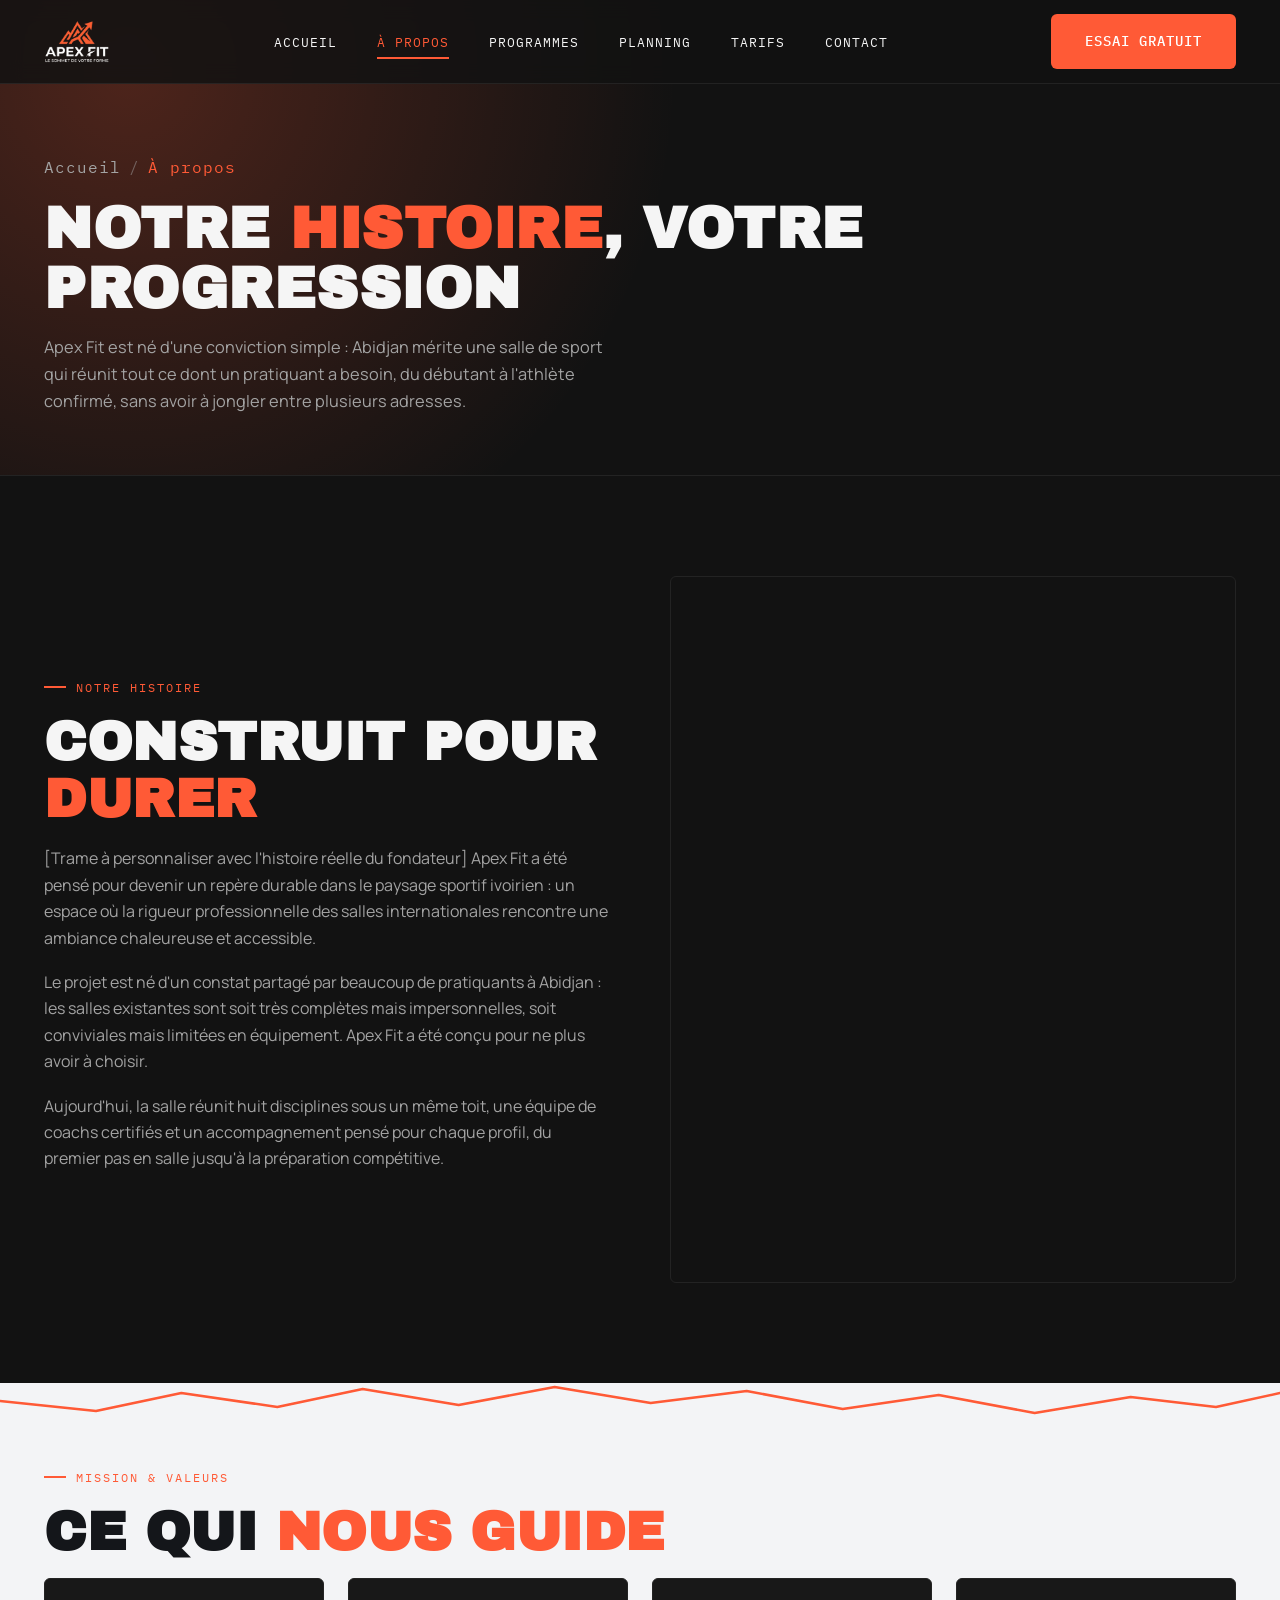
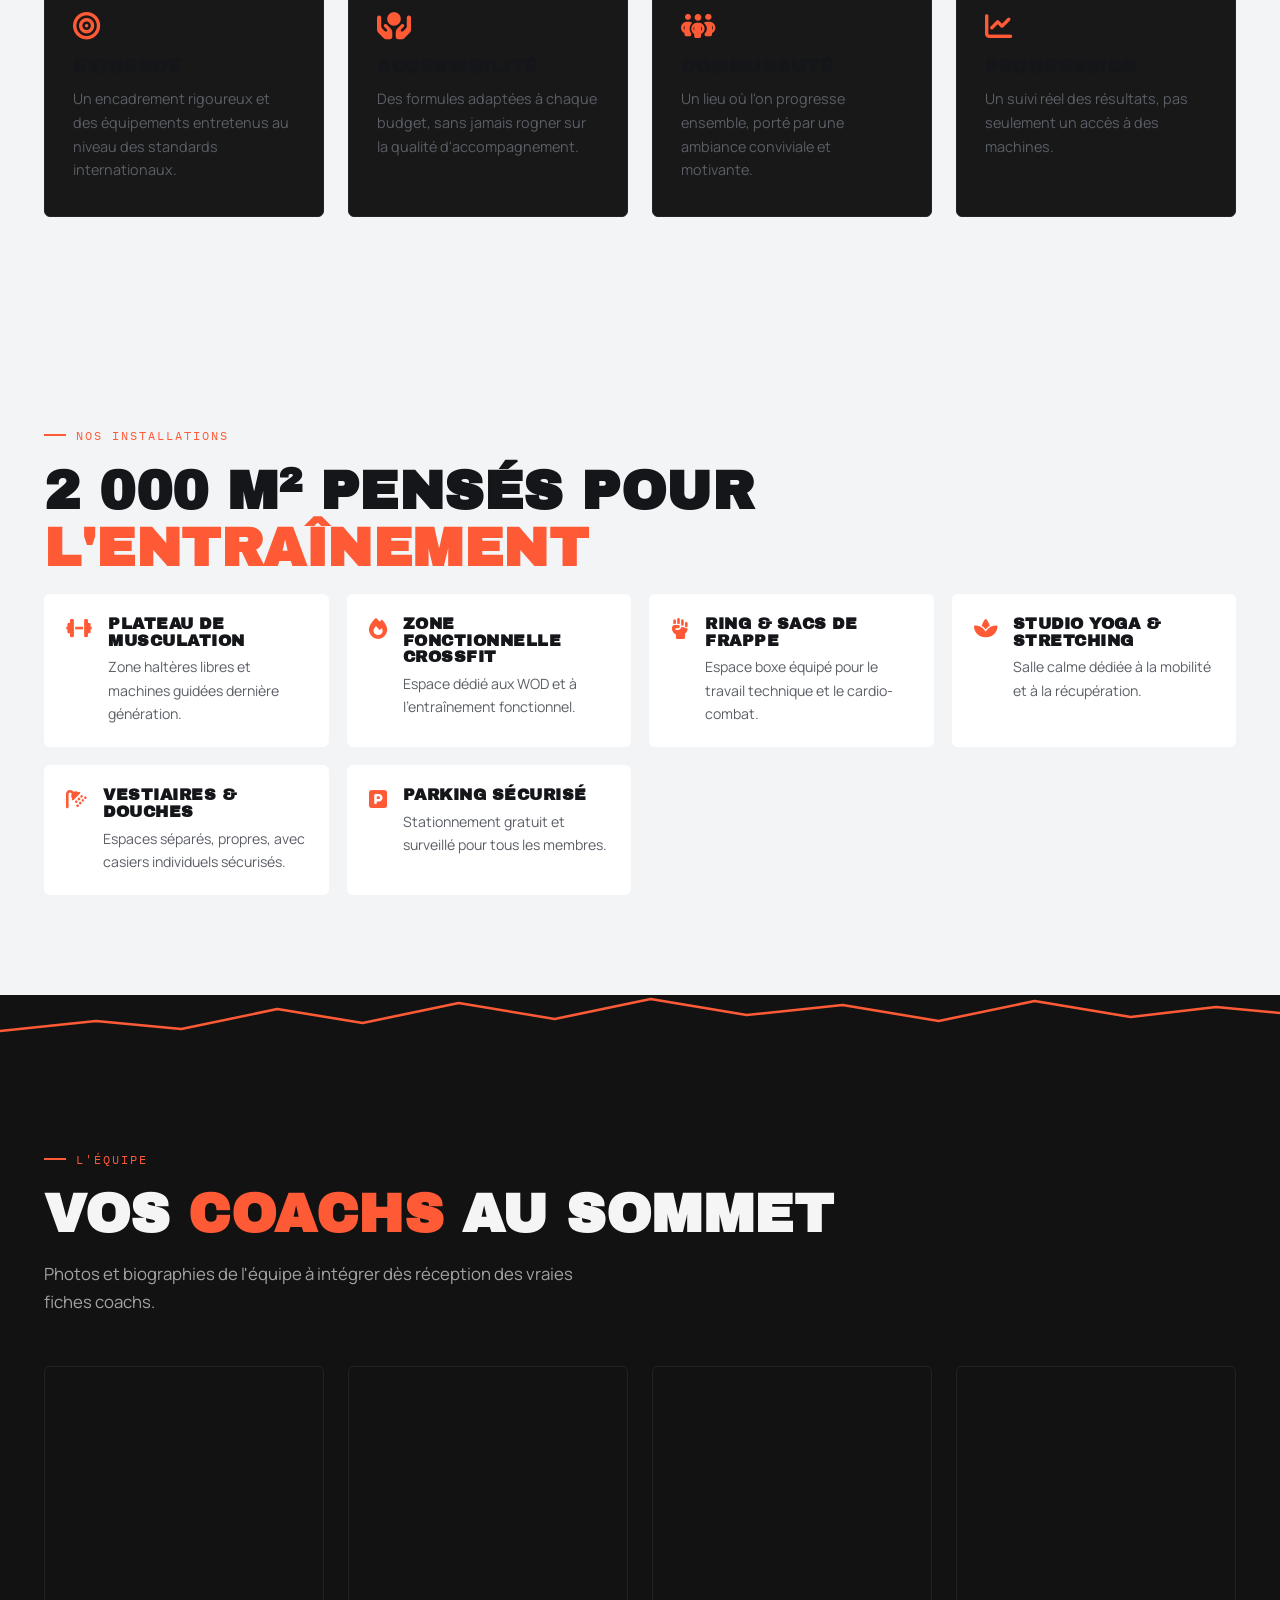
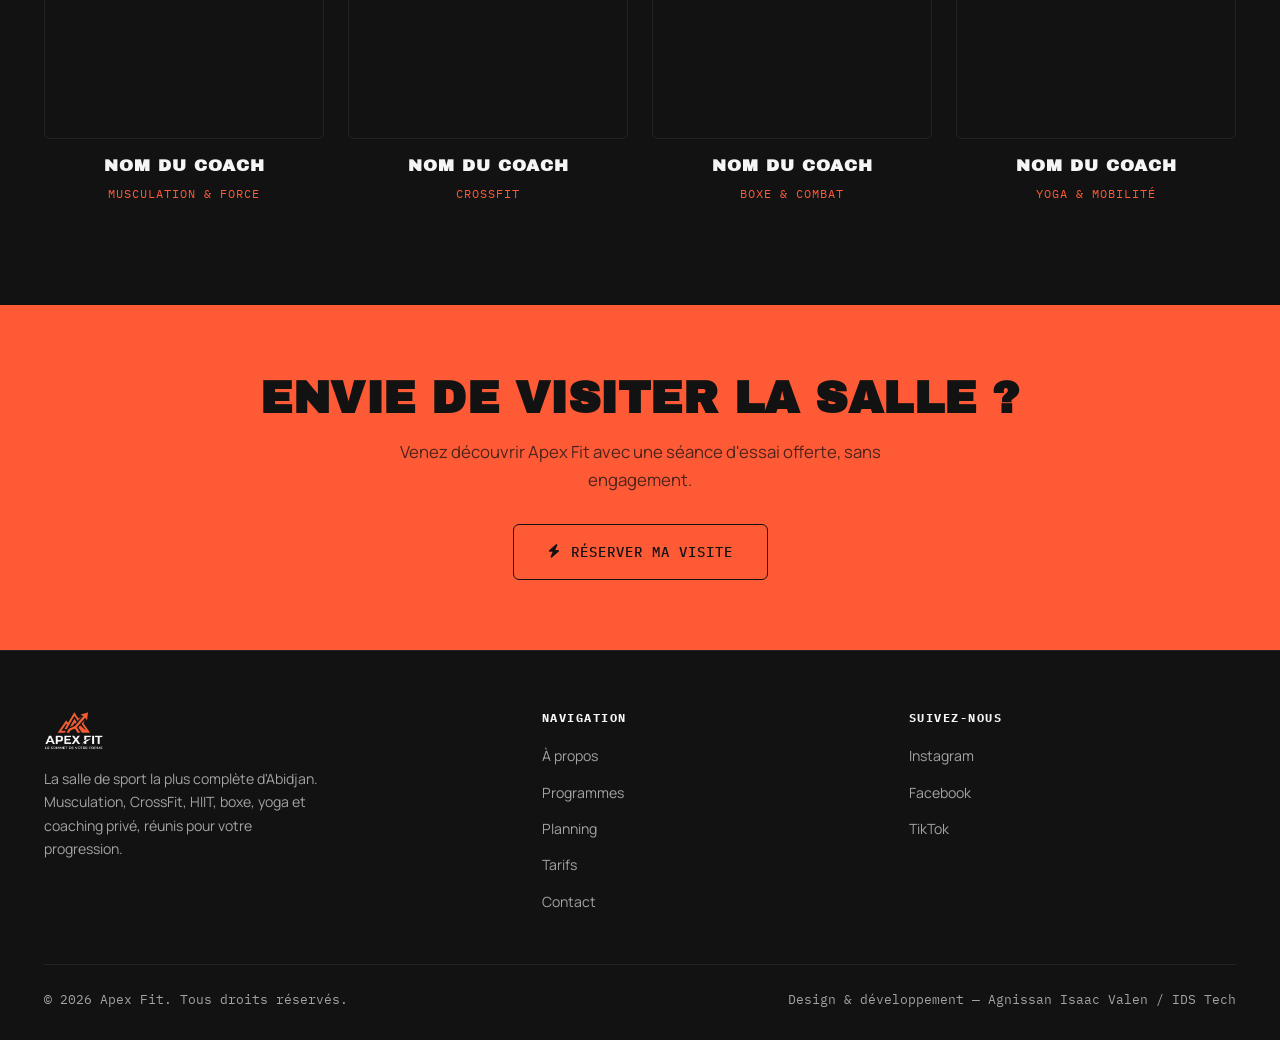
==== a-propos.html @ 540d0924 "refonte" ====
<!DOCTYPE html>
<html lang="fr">
<head>
<meta charset="UTF-8">
<meta name="viewport" content="width=device-width, initial-scale=1.0">
<title>À Propos | Apex Fit — Abidjan</title>
<meta name="description" content="Découvrez l'histoire, la mission, les installations et l'équipe de coachs d'Apex Fit, la salle de sport la plus complète d'Abidjan.">
<meta property="og:title" content="À Propos | Apex Fit">
<meta property="og:description" content="Découvrez l'histoire, la mission, les installations et l'équipe de coachs d'Apex Fit, la salle de sport la plus complète d'Abidjan.">
<meta property="og:type" content="website">
<meta property="og:image" content="imgs/apexfit-logo.png">
<link rel="icon" href="imgs/apexfit-logo.png" type="image/png">

<link rel="preconnect" href="https://fonts.googleapis.com">
<link href="https://fonts.googleapis.com/css2?family=Archivo+Black&family=Manrope:wght@400;500;600;700;800&family=IBM+Plex+Mono:wght@400;500;600;700&display=swap" rel="stylesheet">
<link rel="stylesheet" href="https://cdnjs.cloudflare.com/ajax/libs/font-awesome/6.5.1/css/all.min.css">
<link rel="stylesheet" href="css/style.css">
</head>
<body>

<header class="main-header" id="mainHeader">
    <nav class="container">
        <div class="logo">
            <a href="index.html"><img src="imgs/apexfit-logo.png" alt="Apex Fit"></a>
        </div>
        <ul class="nav-links" id="navLinks">
            <li><a href="index.html">Accueil</a></li>
            <li><a href="a-propos.html">À propos</a></li>
            <li><a href="programmes.html">Programmes</a></li>
            <li><a href="planning.html">Planning</a></li>
            <li><a href="tarifs.html">Tarifs</a></li>
            <li><a href="contact.html">Contact</a></li>
        </ul>
        <div class="header-actions">
            <a href="contact.html" class="btn btn-primary">Essai Gratuit</a>
            <button class="menu-toggle" id="mobileMenu" aria-label="Ouvrir le menu" aria-expanded="false">
                <i class="fas fa-bars"></i>
            </button>
        </div>
    </nav>
</header>

<section class="page-hero" style="background: radial-gradient(circle at 10% 15%, rgba(255,90,54,0.25), transparent 45%), linear-gradient(180deg, rgba(18,18,18,.55) 0%, rgba(18,18,18,.88) 100%), url('imgs/page-hero/a-propos.jpg') center/cover no-repeat;">
    <div class="container">
        <p class="breadcrumb"><a href="index.html">Accueil</a><span class="sep">/</span><span class="current">À propos</span></p>
        <h1>Notre <span>histoire</span>, votre progression</h1>
        <p>Apex Fit est né d'une conviction simple : Abidjan mérite une salle de sport qui réunit tout ce dont un pratiquant a besoin, du débutant à l'athlète confirmé, sans avoir à jongler entre plusieurs adresses.</p>
    </div>
</section>

<section class="story">
    <div class="container story-grid">
        <div class="story-text reveal">
            <span class="eyebrow">Notre histoire</span>
            <h2 class="section-title">Construit pour <span>durer</span></h2>
            <p>[Trame à personnaliser avec l'histoire réelle du fondateur] Apex Fit a été pensé pour devenir un repère durable dans le paysage sportif ivoirien : un espace où la rigueur professionnelle des salles internationales rencontre une ambiance chaleureuse et accessible.</p>
            <p>Le projet est né d'un constat partagé par beaucoup de pratiquants à Abidjan : les salles existantes sont soit très complètes mais impersonnelles, soit conviviales mais limitées en équipement. Apex Fit a été conçu pour ne plus avoir à choisir.</p>
            <p>Aujourd'hui, la salle réunit huit disciplines sous un même toit, une équipe de coachs certifiés et un accompagnement pensé pour chaque profil, du premier pas en salle jusqu'à la préparation compétitive.</p>
        </div>
        <div class="story-visual reveal" style="background-image:url('imgs/salle.jpg'); background-size:cover; background-position:center;"></div>
    </div>
</section>

<div class="ascent-divider ascent-to-light" aria-hidden="true">
    <svg viewBox="0 0 1200 46" preserveAspectRatio="none"><polyline class="peak-line" points="0,18 90,28 170,10 260,24 340,6 430,22 520,4 610,20 700,8 790,26 880,12 970,30 1060,14 1140,24 1200,10" /></svg>
</div>

<section class="values on-light">
    <div class="container">
        <div class="section-head reveal">
            <span class="eyebrow">Mission & valeurs</span>
            <h2 class="section-title">Ce qui <span>nous guide</span></h2>
        </div>
        <div class="values-grid">
            <div class="value-card reveal"><i class="fas fa-bullseye"></i><h3>Exigence</h3><p>Un encadrement rigoureux et des équipements entretenus au niveau des standards internationaux.</p></div>
            <div class="value-card reveal"><i class="fas fa-hands-holding-circle"></i><h3>Accessibilité</h3><p>Des formules adaptées à chaque budget, sans jamais rogner sur la qualité d'accompagnement.</p></div>
            <div class="value-card reveal"><i class="fas fa-people-group"></i><h3>Communauté</h3><p>Un lieu où l'on progresse ensemble, porté par une ambiance conviviale et motivante.</p></div>
            <div class="value-card reveal"><i class="fas fa-chart-line"></i><h3>Progression</h3><p>Un suivi réel des résultats, pas seulement un accès à des machines.</p></div>
        </div>
    </div>
</section>

<section class="installations on-light">
    <div class="container">
        <div class="section-head reveal">
            <span class="eyebrow">Nos installations</span>
            <h2 class="section-title">2 000 m² pensés pour <span>l'entraînement</span></h2>
        </div>
        <div class="installations-list">
            <div class="installation-row reveal"><i class="fas fa-dumbbell"></i><div><h4>Plateau de musculation</h4><p>Zone haltères libres et machines guidées dernière génération.</p></div></div>
            <div class="installation-row reveal"><i class="fas fa-fire"></i><div><h4>Zone fonctionnelle CrossFit</h4><p>Espace dédié aux WOD et à l'entraînement fonctionnel.</p></div></div>
            <div class="installation-row reveal"><i class="fas fa-hand-fist"></i><div><h4>Ring & sacs de frappe</h4><p>Espace boxe équipé pour le travail technique et le cardio-combat.</p></div></div>
            <div class="installation-row reveal"><i class="fas fa-spa"></i><div><h4>Studio yoga & stretching</h4><p>Salle calme dédiée à la mobilité et à la récupération.</p></div></div>
            <div class="installation-row reveal"><i class="fas fa-shower"></i><div><h4>Vestiaires & douches</h4><p>Espaces séparés, propres, avec casiers individuels sécurisés.</p></div></div>
            <div class="installation-row reveal"><i class="fas fa-square-parking"></i><div><h4>Parking sécurisé</h4><p>Stationnement gratuit et surveillé pour tous les membres.</p></div></div>
        </div>
    </div>
</section>

<div class="ascent-divider ascent-to-dark" aria-hidden="true">
    <svg viewBox="0 0 1200 46" preserveAspectRatio="none"><polyline class="peak-line" points="0,36 90,26 170,34 260,14 340,28 430,8 520,24 610,4 700,20 790,10 880,26 970,6 1060,22 1140,12 1200,18" /></svg>
</div>

<section id="coachs" class="coaches">
    <div class="container">
        <div class="section-head reveal">
            <span class="eyebrow">L'équipe</span>
            <h2 class="section-title">Vos <span>coachs</span> au sommet</h2>
            <p class="section-sub">Photos et biographies de l'équipe à intégrer dès réception des vraies fiches coachs.</p>
        </div>
        <div class="coaches-grid">
            <div class="coach-card reveal"><div class="coach-photo" style="background-image:url('imgs/coachs/coach1.jpg');"></div><h3>Nom du coach</h3><span class="role">Musculation & Force</span></div>
            <div class="coach-card reveal"><div class="coach-photo" style="background-image:url('imgs/coachs/coach2.jpg');"></div><h3>Nom du coach</h3><span class="role">CrossFit</span></div>
            <div class="coach-card reveal"><div class="coach-photo" style="background-image:url('imgs/coachs/coach3.jpg');"></div><h3>Nom du coach</h3><span class="role">Boxe & Combat</span></div>
            <div class="coach-card reveal"><div class="coach-photo" style="background-image:url('imgs/coachs/coach4.jpg');"></div><h3>Nom du coach</h3><span class="role">Yoga & Mobilité</span></div>
        </div>
    </div>
</section>

<section class="cta-band">
    <div class="container">
        <h2>Envie de visiter la salle ?</h2>
        <p>Venez découvrir Apex Fit avec une séance d'essai offerte, sans engagement.</p>
        <a href="contact.html" class="btn btn-outline-dark"><i class="fas fa-bolt"></i> Réserver ma visite</a>
    </div>
</section>

<footer>
    <div class="container">
        <div class="footer-grid">
            <div class="footer-brand">
                <img src="imgs/apexfit-logo.png" alt="Apex Fit">
                <p>La salle de sport la plus complète d'Abidjan. Musculation, CrossFit, HIIT, boxe, yoga et coaching privé, réunis pour votre progression.</p>
            </div>
            <div class="footer-col">
                <h4>Navigation</h4>
                <ul>
                    <li><a href="a-propos.html">À propos</a></li>
                    <li><a href="programmes.html">Programmes</a></li>
                    <li><a href="planning.html">Planning</a></li>
                    <li><a href="tarifs.html">Tarifs</a></li>
                    <li><a href="contact.html">Contact</a></li>
                </ul>
            </div>
            <div class="footer-col">
                <h4>Suivez-nous</h4>
                <ul>
                    <li><a href="#">Instagram</a></li>
                    <li><a href="#">Facebook</a></li>
                    <li><a href="#">TikTok</a></li>
                </ul>
            </div>
        </div>
        <div class="footer-bottom">
            <p>&copy; <span id="footerYear"></span> Apex Fit. Tous droits réservés.</p>
            <p>Design &amp; développement — Agnissan Isaac Valen / IDS Tech</p>
        </div>
    </div>
</footer>

<a href="https://wa.me/225XXXXXXXXXX" class="whatsapp-float" id="whatsappFloat" target="_blank" rel="noopener" aria-label="Contacter sur WhatsApp">
    <i class="fab fa-whatsapp"></i>
</a>
<button class="back-to-top" id="backToTop" aria-label="Retour en haut">
    <i class="fas fa-arrow-up"></i>
</button>

<div class="modal-overlay" id="subscribeModal">
    <div class="modal-box">
        <button class="modal-close" id="modalClose" aria-label="Fermer"><i class="fas fa-times"></i></button>
        <i class="fas fa-credit-card modal-icon"></i>
        <h3>Paiement en ligne bientôt disponible</h3>
        <p>Cette fonctionnalité est en cours d'activation. En attendant, finalisez votre inscription via WhatsApp ou directement en salle — c'est tout aussi rapide.</p>
        <a href="https://wa.me/225XXXXXXXXXX" class="btn btn-primary btn-block" target="_blank" rel="noopener"><i class="fab fa-whatsapp"></i> Continuer sur WhatsApp</a>
    </div>
</div>

<script src="js/script.js"></script>
</body>
</html>
---- css/style.css ----
/* =========================================================
   APEX FIT — "Le sommet de votre forme"
   Direction : L'Ascension — une ligne de crête orange qui
   structure la page comme un tracé de progression.
   ========================================================= */

/* --- VARIABLES & RESET --- */
:root {
    --action: #FF5A36;      /* Action — CTA, accents, la ligne d'ascension */
    --action-dim: #E14322;
    --anchor: #121212;      /* Ancrage — fond sombre principal */
    --anchor-2: #181818;    /* Ancrage secondaire — cartes */
    --anchor-3: #232323;    /* bordures / hover sur fond sombre */
    --breath: #FFFFFF;      /* Respiration — blanc */
    --support: #F3F4F6;     /* Teinte de soutien — sections claires */
    --support-dim: #C9CBD1;

    --text-on-dark: #F5F5F5;
    --text-muted-dark: #A3A3A3;
    --text-on-light: #14161A;
    --text-muted-light: #5B5F66;

    --font-display: "Archivo Black", "Arial Black", sans-serif;
    --font-body: "Manrope", sans-serif;
    --font-mono: "IBM Plex Mono", monospace;

    --radius: 6px;
    --transition: all 0.3s cubic-bezier(.4,0,.2,1);
    --container: 1240px;
    --header-h: 84px;
}

* { margin: 0; padding: 0; box-sizing: border-box; }

html { scroll-behavior: smooth; }

body {
    font-family: var(--font-body);
    background-color: var(--anchor);
    color: var(--text-on-dark);
    line-height: 1.65;
    overflow-x: hidden;
    font-size: 16px;
}

h1, h2, h3, h4 {
    font-family: var(--font-display);
    text-transform: uppercase;
    line-height: 1.05;
    letter-spacing: 0.5px;
}

p { color: var(--text-muted-dark); }

ul { list-style: none; }
a { text-decoration: none; color: inherit; transition: var(--transition); }
img { max-width: 100%; display: block; }
button { font-family: inherit; cursor: pointer; border: none; }

.container {
    max-width: var(--container);
    margin: 0 auto;
    padding: 0 24px;
}

.eyebrow {
    display: inline-flex;
    align-items: center;
    gap: 10px;
    font-family: var(--font-mono);
    font-size: 0.78rem;
    letter-spacing: 2px;
    text-transform: uppercase;
    color: var(--action);
    margin-bottom: 16px;
}
.eyebrow::before {
    content: '';
    width: 22px;
    height: 2px;
    background: var(--action);
    display: inline-block;
}

.section-title {
    font-size: clamp(2.2rem, 4.5vw, 3.4rem);
    margin-bottom: 18px;
}
.section-title span { color: var(--action); }

.section-sub {
    max-width: 560px;
    color: var(--text-muted-dark);
    font-size: 1.05rem;
    margin-bottom: 50px;
}
.section-head { margin-bottom: 10px; }
.section-head.center { text-align: center; margin-left: auto; margin-right: auto; }
.section-head.center .section-sub { margin-left: auto; margin-right: auto; }

/* Sections claires (Teinte de Soutien) */
.on-light { background: var(--support); color: var(--text-on-light); }
.on-light p { color: var(--text-muted-light); }
.on-light .section-title { color: var(--text-on-light); }

/* --- LIGNE D'ASCENSION (élément signature) --- */
.ascent-divider {
    width: 100%;
    height: 46px;
    display: block;
    position: relative;
    z-index: 3;
}
.ascent-divider svg { width: 100%; height: 100%; display: block; }
.ascent-divider .peak-line {
    fill: none;
    stroke: var(--action);
    stroke-width: 2.5;
    stroke-linecap: round;
    stroke-linejoin: round;
}
.ascent-to-dark { background: var(--support); }
.ascent-to-dark svg { background: var(--anchor); }
.ascent-to-light { background: var(--anchor); }
.ascent-to-light svg { background: var(--support); }

/* --- BUTTONS --- */
.btn {
    display: inline-flex;
    align-items: center;
    gap: 10px;
    padding: 16px 34px;
    font-family: var(--font-mono);
    font-weight: 500;
    font-size: 0.85rem;
    letter-spacing: 1px;
    text-transform: uppercase;
    border-radius: var(--radius);
    transition: var(--transition);
    white-space: nowrap;
}
.btn-primary { background: var(--action); color: var(--breath); }
.btn-primary:hover { background: var(--action-dim); transform: translateY(-2px); }
.btn-outline-dark { border: 1.5px solid var(--breath); color: var(--breath); }
.btn-outline-dark:hover { background: var(--breath); color: var(--anchor); }
.btn-outline-light { border: 1.5px solid var(--anchor); color: var(--anchor); }
.btn-outline-light:hover { background: var(--anchor); color: var(--breath); }
.btn-block { width: 100%; justify-content: center; }
.btn:disabled, .btn[aria-disabled="true"] { opacity: .55; cursor: not-allowed; }

/* --- HEADER & NAV --- */
.main-header {
    height: var(--header-h);
    display: flex;
    align-items: center;
    position: fixed;
    width: 100%;
    top: 0;
    z-index: 1000;
    background: rgba(18, 18, 18, 0.85);
    backdrop-filter: blur(10px);
    -webkit-backdrop-filter: blur(10px);
    border-bottom: 1px solid rgba(255,255,255,0.07);
    transition: var(--transition);
}
.main-header.scrolled { height: 66px; box-shadow: 0 8px 24px rgba(0,0,0,0.35); }

nav.container { display: flex; justify-content: space-between; align-items: center; width: 100%; height: 100%; }

.logo { display: flex; align-items: center; }
.logo a { display: flex; align-items: center; gap: 10px; }
.logo img { height: 44px; width: auto; transition: var(--transition); }
.main-header.scrolled .logo img { height: 36px; }

.nav-links { display: flex; align-items: center; gap: 8px; }
.nav-links a {
    padding: 10px 16px;
    font-family: var(--font-mono);
    font-size: 0.82rem;
    letter-spacing: 1px;
    text-transform: uppercase;
    color: var(--text-on-dark);
    border-radius: var(--radius);
    position: relative;
}
.nav-links a:hover { color: var(--action); }
.nav-links a.active-link { color: var(--action); }
.nav-links a.active-link::after {
    content: '';
    position: absolute;
    bottom: 2px; left: 16px; right: 16px;
    height: 2px;
    background: var(--action);
}

.header-actions { display: flex; align-items: center; gap: 18px; }

.menu-toggle { display: none; font-size: 1.5rem; cursor: pointer; z-index: 1100; color: var(--breath); background: none; }

/* --- HERO --- */
.hero {
    min-height: 100vh;
    display: flex;
    align-items: center;
    position: relative;
    overflow: hidden;
    padding-top: var(--header-h);
    /* Repli tant que la vraie vidéo/photo de salle n'est pas fournie */
    background:
        radial-gradient(circle at 15% 20%, rgba(255,90,54,0.16), transparent 45%),
        radial-gradient(circle at 85% 75%, rgba(255,90,54,0.1), transparent 50%),
        var(--anchor);
}
.hero-video {
    position: absolute; inset: 0;
    width: 100%; height: 100%;
    object-fit: cover;
    z-index: 0;
}
.hero::before {
    content: '';
    position: absolute; inset: 0;
    background: linear-gradient(180deg, rgba(18,18,18,.55) 0%, rgba(18,18,18,.8) 55%, var(--anchor) 100%);
    z-index: 1;
}
.hero-content {
    position: relative;
    z-index: 2;
    max-width: 760px;
    padding: 60px 0;
}
.hero-content .eyebrow { color: var(--action); }
.hero h1 {
    font-size: clamp(2.8rem, 7.5vw, 5.6rem);
    margin-bottom: 22px;
}
.hero h1 span { color: var(--action); }
.hero p.lead {
    font-size: clamp(1rem, 2vw, 1.2rem);
    color: var(--support-dim);
    max-width: 540px;
    margin-bottom: 36px;
}
.hero-btns { display: flex; gap: 18px; flex-wrap: wrap; margin-bottom: 56px; }

.hero-stats {
    display: flex;
    gap: 42px;
    flex-wrap: wrap;
    border-top: 1px solid rgba(255,255,255,0.12);
    padding-top: 28px;
}
.hero-stat .num {
    font-family: var(--font-mono);
    font-size: 2rem;
    color: var(--action);
    display: block;
}
.hero-stat .label {
    font-family: var(--font-mono);
    font-size: 0.72rem;
    letter-spacing: 1.5px;
    text-transform: uppercase;
    color: var(--support-dim);
}

/* --- MARQUEE (bandeau défilant) --- */
.marquee-band {
    background: var(--action);
    color: var(--anchor);
    overflow: hidden;
    padding: 14px 0;
    position: relative;
    z-index: 2;
}
.marquee-track {
    display: flex;
    gap: 0;
    width: max-content;
    animation: marquee 26s linear infinite;
}
.marquee-track span {
    font-family: var(--font-mono);
    font-weight: 700;
    text-transform: uppercase;
    letter-spacing: 2px;
    font-size: 0.95rem;
    padding: 0 28px;
    white-space: nowrap;
}
.marquee-track span::after { content: '/'; margin-left: 28px; opacity: .5; }
@keyframes marquee {
    from { transform: translateX(0); }
    to { transform: translateX(-50%); }
}

/* --- POURQUOI NOUS (features) --- */
.features {
    padding: 110px 0 90px;
}
.features-grid {
    display: grid;
    grid-template-columns: repeat(auto-fit, minmax(240px, 1fr));
    gap: 1px;
    background: var(--anchor-3);
    border: 1px solid var(--anchor-3);
}
.feature-card {
    background: var(--anchor);
    padding: 40px 32px;
    transition: var(--transition);
}
.feature-card:hover { background: var(--anchor-2); }
.feature-card i {
    font-size: 1.8rem;
    color: var(--action);
    margin-bottom: 22px;
    display: block;
}
.feature-card h3 { font-size: 1.15rem; margin-bottom: 12px; letter-spacing: 1px; }
.feature-card p { font-size: 0.92rem; }

/* --- PROGRAMMES --- */
.services { padding: 30px 0 100px; }
.services-grid {
    display: grid;
    grid-template-columns: repeat(auto-fit, minmax(300px, 1fr));
    gap: 22px;
}
.service-item {
    position: relative;
    height: 360px;
    overflow: hidden;
    border-radius: var(--radius);
    background: var(--anchor-2);
    border: 1px solid var(--anchor-3);
}
.service-img {
    width: 100%; height: 100%;
    display: flex; align-items: center; justify-content: center;
    flex-direction: column;
    gap: 14px;
    background: linear-gradient(155deg, var(--anchor-2), var(--anchor));
    transition: var(--transition);
}
.service-img i { font-size: 2.4rem; color: var(--action); opacity: .85; }
.service-img .ph-tag {
    font-family: var(--font-mono);
    font-size: 0.68rem;
    letter-spacing: 1.5px;
    text-transform: uppercase;
    color: var(--support-dim);
    border: 1px dashed var(--anchor-3);
    padding: 6px 12px;
    border-radius: 20px;
}
.service-item:hover .service-img { transform: scale(1.04); }
.service-info {
    position: absolute; bottom: 0; left: 0; width: 100%;
    padding: 26px 28px;
    background: linear-gradient(transparent, rgba(0,0,0,0.92));
}
.service-info h3 { font-size: 1.3rem; margin-bottom: 8px; }
.service-info p { font-size: 0.9rem; color: var(--support-dim); margin: 0; }

/* --- COACHS --- */
.coaches { padding: 100px 0; }
.coaches-grid {
    display: grid;
    grid-template-columns: repeat(auto-fit, minmax(230px, 1fr));
    gap: 24px;
}
.coach-card { text-align: center; }
.coach-photo {
    aspect-ratio: 3/4;
    border-radius: var(--radius);
    background: linear-gradient(155deg, var(--anchor-2), var(--anchor));
    border: 1px solid var(--anchor-3);
    display: flex; flex-direction: column; align-items: center; justify-content: center;
    gap: 12px;
    margin-bottom: 18px;
}
.coach-photo i { font-size: 2.4rem; color: var(--action); opacity: .8; }
.coach-photo .ph-tag {
    font-family: var(--font-mono);
    font-size: 0.65rem;
    letter-spacing: 1px;
    color: var(--support-dim);
    border: 1px dashed var(--anchor-3);
    padding: 5px 10px;
    border-radius: 20px;
    text-transform: uppercase;
}
.coach-card h3 { font-size: 1.05rem; margin-bottom: 4px; letter-spacing: 1px; }
.coach-card .role {
    font-family: var(--font-mono);
    font-size: 0.75rem;
    color: var(--action);
    text-transform: uppercase;
    letter-spacing: 1px;
}

/* --- PLANNING (horaires) --- */
.schedule { padding: 100px 0; }
.schedule-controls {
    display: flex; gap: 10px; flex-wrap: wrap; margin-bottom: 30px;
}
.day-btn {
    background: transparent;
    border: 1px solid var(--support-dim);
    color: var(--text-on-light);
    font-family: var(--font-mono);
    font-size: 0.78rem;
    letter-spacing: 1px;
    text-transform: uppercase;
    padding: 10px 18px;
    border-radius: 30px;
    transition: var(--transition);
}
.day-btn:hover { border-color: var(--action); color: var(--action); }
.day-btn.active { background: var(--anchor); border-color: var(--anchor); color: var(--breath); }
.day-btn.is-today::before {
    content: '';
    display: inline-block;
    width: 6px; height: 6px;
    border-radius: 50%;
    background: var(--action);
    margin-right: 7px;
}

.schedule-table {
    width: 100%;
    border-collapse: collapse;
    background: var(--breath);
    border-radius: var(--radius);
    overflow: hidden;
}
.schedule-table th {
    text-align: left;
    font-family: var(--font-mono);
    font-size: 0.72rem;
    letter-spacing: 1.5px;
    text-transform: uppercase;
    color: var(--text-muted-light);
    padding: 16px 20px;
    border-bottom: 2px solid var(--support);
}
.schedule-table td {
    padding: 16px 20px;
    border-bottom: 1px solid var(--support);
    font-size: 0.92rem;
}
.schedule-table tr:last-child td { border-bottom: none; }
.schedule-table .time-cell { font-family: var(--font-mono); color: var(--action); font-weight: 600; }
.schedule-table tr[hidden] { display: none; }
.schedule-empty {
    padding: 40px;
    text-align: center;
    font-family: var(--font-mono);
    color: var(--text-muted-light);
    font-size: 0.9rem;
}

/* --- AVIS --- */
.testimonials { padding: 100px 0; }
.reviews-grid {
    display: grid;
    grid-template-columns: 1fr;
    gap: 24px;
}
@media (min-width: 768px) { .reviews-grid { grid-template-columns: repeat(3, 1fr); } }
.review-card {
    padding: 34px;
    border-radius: var(--radius);
    background: var(--anchor-2);
    border: 1px solid var(--anchor-3);
    transition: var(--transition);
}
.review-card:hover { border-color: var(--action); transform: translateY(-6px); }
.stars { color: var(--action); margin-bottom: 16px; letter-spacing: 2px; }
.review-card p.quote { font-style: italic; margin: 0 0 22px; color: var(--text-on-dark); }
.review-card .author { font-size: 0.95rem; }
.review-card .author-role {
    font-family: var(--font-mono);
    font-size: 0.72rem;
    color: var(--text-muted-dark);
    text-transform: uppercase;
    letter-spacing: 1px;
}

/* --- PRICING --- */
.pricing { padding: 30px 0 110px; }
.pricing-grid {
    display: grid;
    grid-template-columns: repeat(auto-fit, minmax(260px, 1fr));
    gap: 22px;
    align-items: stretch;
}
.price-card {
    background: var(--anchor-2);
    border: 1px solid var(--anchor-3);
    border-radius: var(--radius);
    padding: 44px 34px;
    position: relative;
    display: flex;
    flex-direction: column;
    transition: var(--transition);
}
.price-card:hover { transform: translateY(-6px); border-color: var(--anchor-3); }
.price-card.featured { border: 1.5px solid var(--action); background: var(--anchor); }
.price-card .badge {
    position: absolute; top: -1px; right: -1px;
    background: var(--action); color: var(--breath);
    font-family: var(--font-mono);
    font-size: 0.68rem;
    letter-spacing: 1px;
    text-transform: uppercase;
    padding: 7px 16px;
    border-radius: 0 var(--radius) 0 var(--radius);
}
.price-card h3 { font-size: 1.4rem; margin-bottom: 6px; }
.price-card .price-sub { font-size: 0.85rem; color: var(--text-muted-dark); margin-bottom: 22px; }
.price-card .price {
    font-family: var(--font-mono);
    font-size: 2.1rem;
    color: var(--action);
    margin-bottom: 4px;
}
.price-card .price .per { font-size: 0.95rem; color: var(--text-muted-dark); font-family: var(--font-body); }
.price-card .price-note {
    font-family: var(--font-mono);
    font-size: 0.7rem;
    color: var(--text-muted-dark);
    margin-bottom: 26px;
}
.price-card ul { margin-bottom: 30px; flex-grow: 1; }
.price-card ul li {
    padding: 9px 0;
    border-bottom: 1px solid var(--anchor-3);
    font-size: 0.9rem;
    display: flex;
    align-items: center;
    gap: 10px;
}
.price-card ul li:last-child { border-bottom: none; }
.price-card ul li i { color: var(--action); font-size: 0.85rem; }
.pricing-footnote {
    margin-top: 26px;
    font-size: 0.82rem;
    color: var(--text-muted-dark);
    display: flex;
    align-items: center;
    gap: 8px;
}
.pricing-footnote i { color: var(--action); }

/* --- FAQ --- */
.faq { padding: 100px 0; }
.faq-list { max-width: 800px; }
.faq-item {
    border-bottom: 1px solid var(--anchor-3);
}
.faq-question {
    width: 100%;
    background: none;
    display: flex;
    justify-content: space-between;
    align-items: center;
    gap: 20px;
    padding: 24px 4px;
    text-align: left;
    font-family: var(--font-body);
    font-weight: 700;
    font-size: 1.02rem;
    color: var(--text-on-dark);
}
.faq-question i { color: var(--action); transition: var(--transition); flex-shrink: 0; }
.faq-item.open .faq-question i { transform: rotate(45deg); }
.faq-answer {
    max-height: 0;
    overflow: hidden;
    transition: max-height 0.35s ease;
}
.faq-answer p { padding: 0 4px 24px; font-size: 0.94rem; }

/* --- CTA ESSAI GRATUIT --- */
.cta-band {
    background: var(--action);
    padding: 70px 0;
    text-align: center;
    position: relative;
    overflow: hidden;
}
.cta-band h2 { color: var(--anchor); font-size: clamp(1.8rem, 4vw, 2.8rem); margin-bottom: 16px; }
.cta-band p { color: rgba(18,18,18,0.75); max-width: 520px; margin: 0 auto 30px; font-size: 1.05rem; }
.cta-band .btn-outline-dark { border-color: var(--anchor); color: var(--anchor); }
.cta-band .btn-outline-dark:hover { background: var(--anchor); color: var(--breath); }

/* --- CONTACT --- */
.contact { padding: 100px 0 0; }
.contact-wrapper {
    display: grid;
    grid-template-columns: 1fr 1fr;
    gap: 60px;
    margin-bottom: 60px;
}
.contact-info .info-line {
    display: flex;
    align-items: center;
    gap: 14px;
    margin-bottom: 18px;
    font-size: 0.95rem;
}
.contact-info .info-line i {
    color: var(--action);
    width: 20px;
    text-align: center;
}
.contact-info .hours-block {
    margin-top: 30px;
    padding-top: 26px;
    border-top: 1px solid var(--anchor-3);
}
.contact-info .hours-block h4 { font-size: 0.95rem; margin-bottom: 14px; letter-spacing: 1px; }
.hours-row {
    display: flex; justify-content: space-between;
    font-family: var(--font-mono);
    font-size: 0.85rem;
    padding: 6px 0;
    color: var(--text-muted-dark);
    max-width: 300px;
}
.hours-row span:last-child { color: var(--text-on-dark); }

.social-icons { margin-top: 28px; display: flex; gap: 14px; }
.social-icons a {
    width: 42px; height: 42px;
    display: flex; align-items: center; justify-content: center;
    border: 1px solid var(--anchor-3);
    border-radius: 50%;
    font-size: 1.1rem;
}
.social-icons a:hover { border-color: var(--action); color: var(--action); }

.contact-form {
    display: flex;
    flex-direction: column;
    gap: 16px;
    background: var(--anchor-2);
    padding: 34px;
    border-radius: var(--radius);
    border: 1px solid var(--anchor-3);
}
.form-row { display: grid; grid-template-columns: 1fr 1fr; gap: 16px; }
.contact-form label {
    font-family: var(--font-mono);
    font-size: 0.7rem;
    letter-spacing: 1px;
    text-transform: uppercase;
    color: var(--text-muted-dark);
    margin-bottom: 6px;
    display: block;
}
.contact-form input, .contact-form select, .contact-form textarea {
    width: 100%;
    background: var(--anchor);
    border: 1px solid var(--anchor-3);
    border-radius: var(--radius);
    padding: 13px 14px;
    color: var(--text-on-dark);
    font-family: inherit;
    font-size: 0.92rem;
    transition: var(--transition);
}
.contact-form input:focus, .contact-form select:focus, .contact-form textarea:focus {
    outline: none;
    border-color: var(--action);
}
.contact-form textarea { height: 120px; resize: vertical; }
.form-status {
    font-family: var(--font-mono);
    font-size: 0.82rem;
    min-height: 18px;
}
.form-status.success { color: #4ADE80; }
.form-status.error { color: #F87171; }

.map-embed { border-radius: var(--radius); overflow: hidden; border: 1px solid var(--anchor-3); }
.map-embed iframe { width: 100%; height: 340px; border: 0; display: block; }
.map-note {
    font-family: var(--font-mono);
    font-size: 0.72rem;
    color: var(--text-muted-dark);
    padding: 10px 2px;
}

/* --- WHATSAPP FLOTTANT --- */
.whatsapp-float {
    position: fixed;
    bottom: 26px;
    right: 26px;
    width: 58px; height: 58px;
    background: #25D366;
    border-radius: 50%;
    display: flex; align-items: center; justify-content: center;
    font-size: 1.6rem;
    color: var(--breath);
    box-shadow: 0 6px 20px rgba(0,0,0,0.4);
    z-index: 900;
    opacity: 0;
    pointer-events: none;
    transform: translateY(10px);
    transition: var(--transition);
}
.whatsapp-float.visible { opacity: 1; pointer-events: auto; transform: translateY(0); }
.whatsapp-float:hover { transform: scale(1.08); }

/* --- BACK TO TOP --- */
.back-to-top {
    position: fixed;
    bottom: 26px;
    right: 96px;
    width: 46px; height: 46px;
    background: var(--anchor-2);
    border: 1px solid var(--anchor-3);
    border-radius: 50%;
    display: flex; align-items: center; justify-content: center;
    color: var(--breath);
    z-index: 900;
    opacity: 0;
    pointer-events: none;
    transform: translateY(10px);
    transition: var(--transition);
}
.back-to-top.visible { opacity: 1; pointer-events: auto; transform: translateY(0); }
.back-to-top:hover { border-color: var(--action); color: var(--action); }

/* --- MODAL (paiement à venir) --- */
.modal-overlay {
    position: fixed; inset: 0;
    background: rgba(10,10,10,0.75);
    backdrop-filter: blur(4px);
    display: flex; align-items: center; justify-content: center;
    z-index: 2000;
    opacity: 0; pointer-events: none;
    transition: opacity 0.25s ease;
    padding: 20px;
}
.modal-overlay.open { opacity: 1; pointer-events: auto; }
.modal-box {
    background: var(--anchor-2);
    border: 1px solid var(--anchor-3);
    border-radius: var(--radius);
    max-width: 420px;
    width: 100%;
    padding: 40px 34px;
    text-align: center;
    transform: translateY(16px);
    transition: transform 0.25s ease;
    position: relative;
}
.modal-overlay.open .modal-box { transform: translateY(0); }
.modal-box i.modal-icon { font-size: 2.2rem; color: var(--action); margin-bottom: 18px; }
.modal-box h3 { font-size: 1.3rem; margin-bottom: 14px; }
.modal-box p { margin-bottom: 26px; font-size: 0.92rem; }
.modal-close {
    position: absolute;
    top: 14px;
    right: 14px;
    background: none;
    color: var(--text-muted-dark);
    font-size: 1.2rem;
    width: 32px;
    height: 32px;
    display: flex;
    align-items: center;
    justify-content: center;
    border-radius: 50%;
}
.modal-close:hover { color: var(--action); background: rgba(255,255,255,0.05); }

/* --- FOOTER --- */
footer {
    padding: 60px 0 30px;
    background: var(--anchor);
    border-top: 1px solid var(--anchor-3);
}
.footer-grid {
    display: grid;
    grid-template-columns: 1.4fr 1fr 1fr;
    gap: 40px;
    margin-bottom: 40px;
}
.footer-brand img { height: 40px; margin-bottom: 16px; }
.footer-brand p { font-size: 0.88rem; max-width: 280px; }
.footer-col h4 {
    font-family: var(--font-mono);
    font-size: 0.78rem;
    letter-spacing: 1.5px;
    text-transform: uppercase;
    margin-bottom: 18px;
    color: var(--text-on-dark);
}
.footer-col ul li { margin-bottom: 10px; }
.footer-col ul li a { font-size: 0.88rem; color: var(--text-muted-dark); }
.footer-col ul li a:hover { color: var(--action); }
.footer-bottom {
    padding-top: 24px;
    border-top: 1px solid var(--anchor-3);
    display: flex;
    justify-content: space-between;
    flex-wrap: wrap;
    gap: 10px;
    font-size: 0.8rem;
    color: var(--text-muted-dark);
    font-family: var(--font-mono);
}

/* --- SCROLL REVEAL --- */
.reveal { opacity: 0; transform: translateY(30px); transition: all 0.7s cubic-bezier(.4,0,.2,1); }
.reveal.is-visible { opacity: 1; transform: translateY(0); }

/* --- RESPONSIVE --- */
@media (max-width: 992px) {
    /* Masque uniquement le bouton d'action du header */
    .header-actions .btn { display: none; }
    
    /* Affiche le menu burger */
    .menu-toggle { display: block; }
    
    /* Passe le footer sur une colonne */
    .footer-grid { grid-template-columns: 1fr; }

    /* Configuration du menu latéral droit */
    .nav-links {
        display: flex;
        flex-direction: column;
        position: fixed;
        top: 0; 
        right: -100%; /* Masqué par défaut hors de l'écran */
        width: 78%;
        max-width: 320px;
        height: 100vh;
        background: var(--anchor-2);
        padding: 110px 30px 40px;
        gap: 6px;
        transition: right 0.35s ease;
        border-left: 1px solid var(--anchor-3);
    }
    
    /* État actif quand le Javascript ajoute la classe */
    .nav-links.active { 
        right: 0; 
    }
    
    .nav-links a { 
        display: block; 
        padding: 14px 10px; 
        font-size: 0.95rem; 
    }
}

@media (max-width: 768px) {
    .hero-content { text-align: left; }
    .contact-wrapper { grid-template-columns: 1fr; }
    .form-row { grid-template-columns: 1fr; }
    .price-card.featured { transform: none; }
    .footer-bottom { flex-direction: column; text-align: center; }
    .container {
        padding-left: 20px; 
        padding-right: 20px;
    }
}

@media (max-width: 580px) {
    .hero-btns { flex-direction: column; }
    .hero-btns .btn { width: 100%; }
    .hero-stats { gap: 26px; }
}

@media (prefers-reduced-motion: reduce) {
    * { animation-duration: 0.01ms !important; transition-duration: 0.01ms !important; }
}

/* =========================================================
   PAGES INTÉRIEURES (À propos, Programmes, Planning, Tarifs, Contact)
   ========================================================= */

/* --- Bandeau d'en-tête de page --- */
.page-hero {
    padding: calc(var(--header-h) + 70px) 0 60px;
    background:
        radial-gradient(circle at 10% 15%, rgba(255,90,54,0.14), transparent 45%),
        var(--anchor);
    border-bottom: 1px solid var(--anchor-3);
}
.breadcrumb {
    font-family: var(--font-mono);
    font-size: 0.78rem;
    letter-spacing: 1px;
    color: var(--text-muted-dark);
    margin-bottom: 18px;
}
.breadcrumb a { color: var(--text-muted-dark); }
.breadcrumb a:hover { color: var(--action); }
.breadcrumb .sep { margin: 0 8px; opacity: .5; }
.breadcrumb .current { color: var(--action); }
.page-hero h1 { font-size: clamp(2.2rem, 5vw, 3.6rem); margin-bottom: 14px; }
.page-hero h1 span { color: var(--action); }
.page-hero p { max-width: 560px; font-size: 1.02rem; }

/* --- Notre histoire (À propos) --- */
.story { padding: 100px 0; }
.story-grid {
    display: grid;
    grid-template-columns: 1fr 1fr;
    gap: 60px;
    align-items: center;
}
.story-text p { margin-bottom: 18px; font-size: 1rem; }
.story-visual {
    aspect-ratio: 4/5;
    border-radius: var(--radius);
    background: linear-gradient(155deg, var(--anchor-2), var(--anchor));
    border: 1px solid var(--anchor-3);
    display: flex; flex-direction: column; align-items: center; justify-content: center;
    gap: 14px;
}
.story-visual i { font-size: 2.6rem; color: var(--action); opacity: .8; }
.story-visual .ph-tag {
    font-family: var(--font-mono);
    font-size: 0.68rem;
    letter-spacing: 1.5px;
    text-transform: uppercase;
    color: var(--support-dim);
    border: 1px dashed var(--anchor-3);
    padding: 6px 12px;
    border-radius: 20px;
}

/* --- Mission / valeurs --- */
.values { padding: 30px 0 100px; }
.values-grid {
    display: grid;
    grid-template-columns: repeat(auto-fit, minmax(230px, 1fr));
    gap: 24px;
}
.value-card {
    padding: 34px 28px;
    background: var(--anchor-2);
    border: 1px solid var(--anchor-3);
    border-radius: var(--radius);
    transition: var(--transition);
}
.value-card:hover { border-color: var(--action); transform: translateY(-6px); }
.value-card i { font-size: 1.7rem; color: var(--action); margin-bottom: 18px; display: block; }
.value-card h3 { font-size: 1.1rem; margin-bottom: 10px; letter-spacing: .5px; }
.value-card p { font-size: 0.9rem; }

/* --- Installations --- */
.installations { padding: 100px 0; }
.installations-list {
    display: grid;
    grid-template-columns: repeat(auto-fit, minmax(260px, 1fr));
    gap: 18px;
}
.installation-row {
    display: flex;
    align-items: flex-start;
    gap: 16px;
    padding: 22px;
    background: var(--breath);
    border-radius: var(--radius);
}
.installation-row i { color: var(--action); font-size: 1.3rem; margin-top: 2px; }
.installation-row h4 { font-size: 1rem; margin-bottom: 6px; color: var(--text-on-light); }
.installation-row p { font-size: 0.88rem; margin: 0; }

/* --- Étapes (comment ça marche) — séquence réelle, numérotation légitime --- */
.process { padding: 100px 0; }
.process-steps {
    display: grid;
    grid-template-columns: repeat(auto-fit, minmax(220px, 1fr));
    gap: 30px;
    counter-reset: step;
}
.process-step { position: relative; padding-top: 10px; }
.process-step::before {
    counter-increment: step;
    content: counter(step, decimal-leading-zero);
    font-family: var(--font-mono);
    font-size: 0.85rem;
    color: var(--action);
    display: block;
    margin-bottom: 14px;
    letter-spacing: 2px;
}
.process-step h3 { font-size: 1.15rem; margin-bottom: 10px; }
.process-step p { font-size: 0.92rem; }

/* --- Accueil : aperçus qui renvoient vers les pages dédiées --- */
.preview-link {
    display: inline-flex;
    align-items: center;
    gap: 8px;
    margin-top: 20px;
    font-family: var(--font-mono);
    font-size: 0.82rem;
    letter-spacing: 1px;
    text-transform: uppercase;
    color: var(--action);
}
.preview-link i { font-size: 0.75rem; transition: var(--transition); }
.preview-link:hover i { transform: translateX(4px); }

@media (max-width: 900px) {
    .story-grid { grid-template-columns: 1fr; }
}

/* Accessibilité — focus visible */
a:focus-visible, button:focus-visible, input:focus-visible, textarea:focus-visible, select:focus-visible {
    outline: 2px solid var(--action);
    outline-offset: 2px;
}



/* gemini debug */
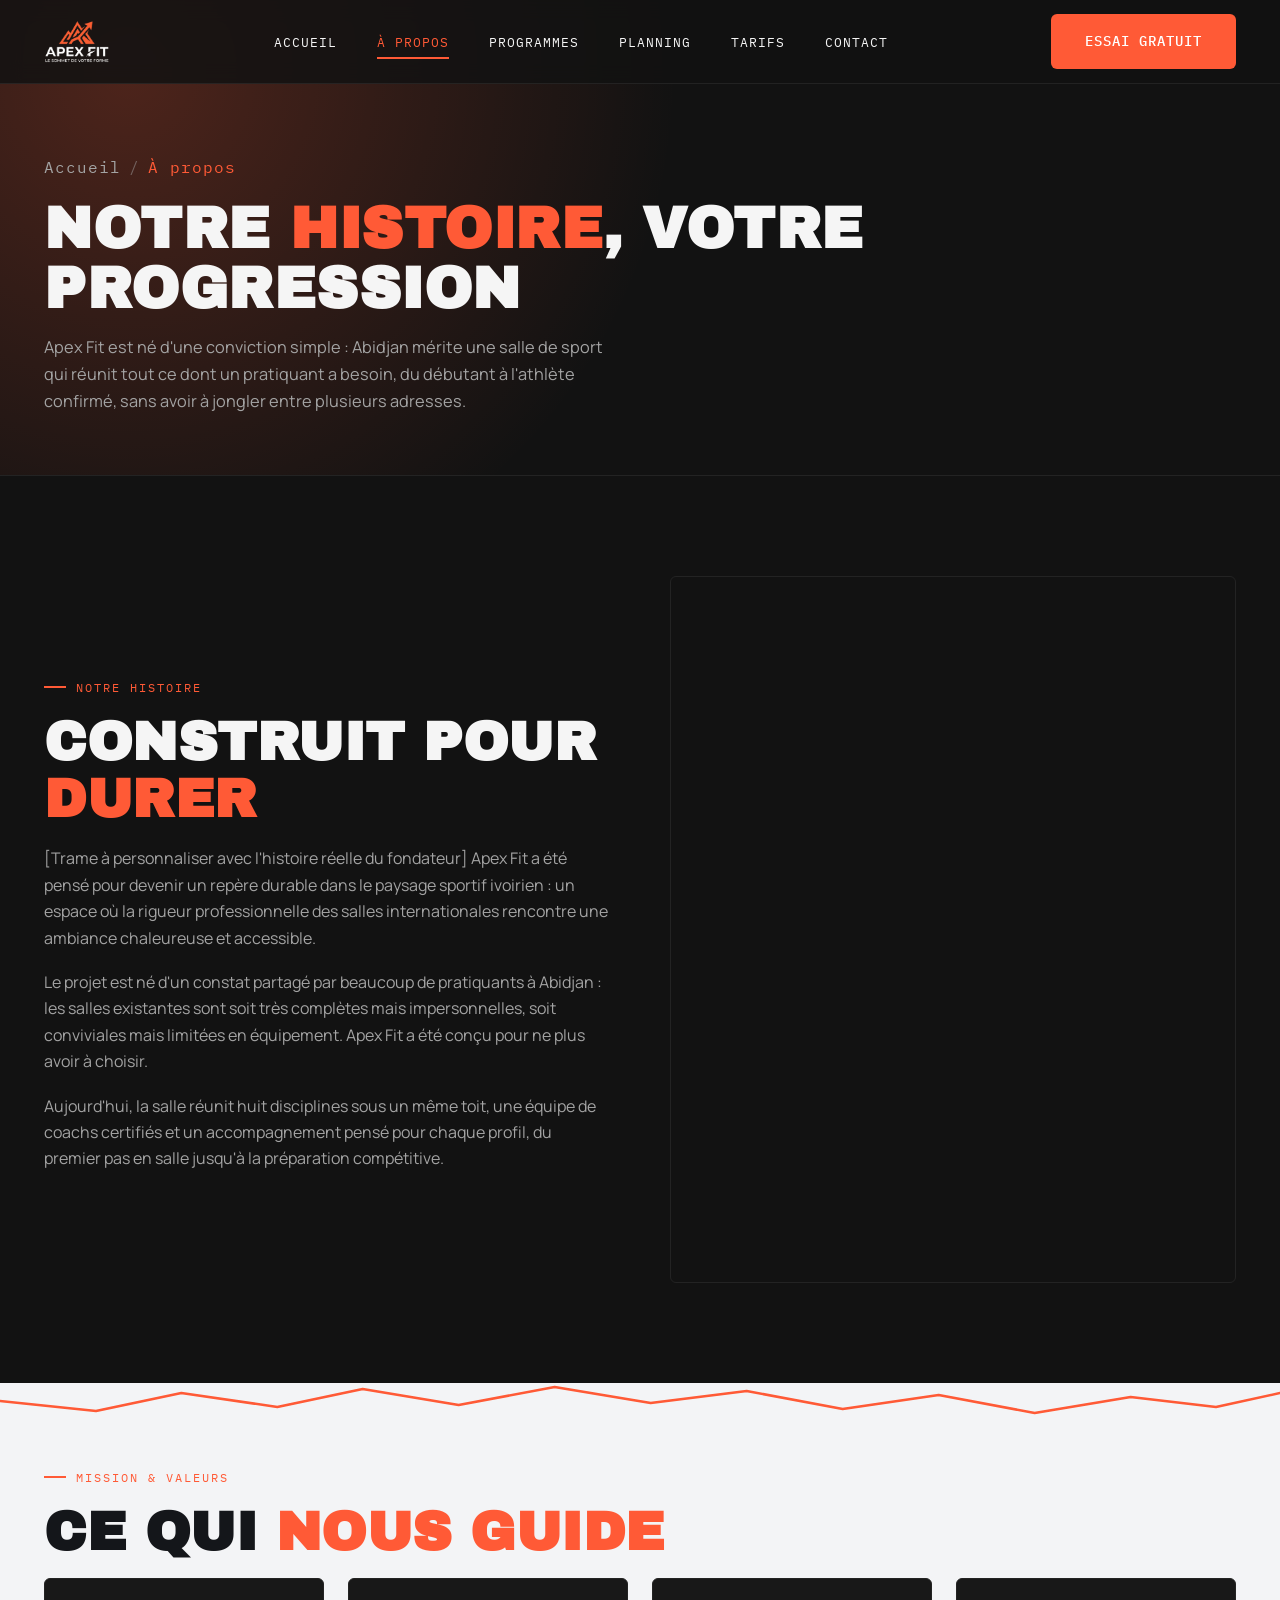
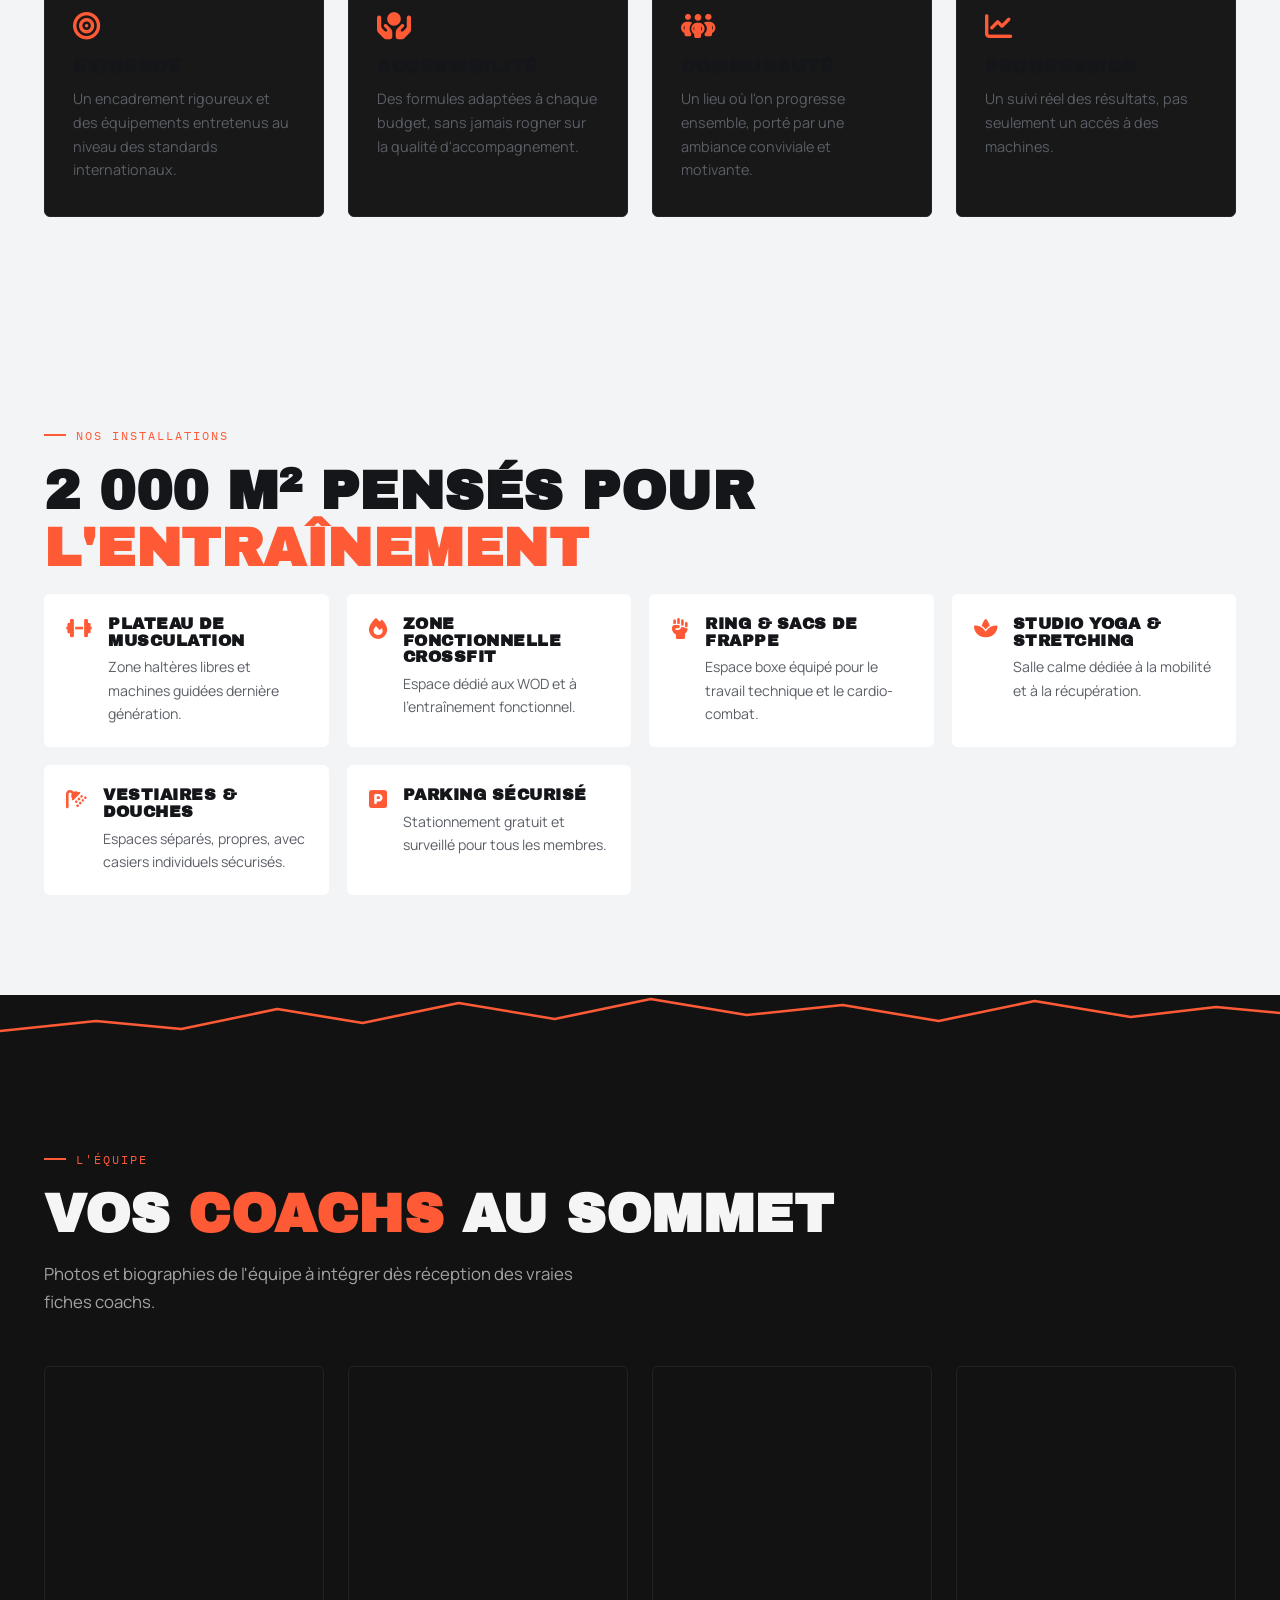
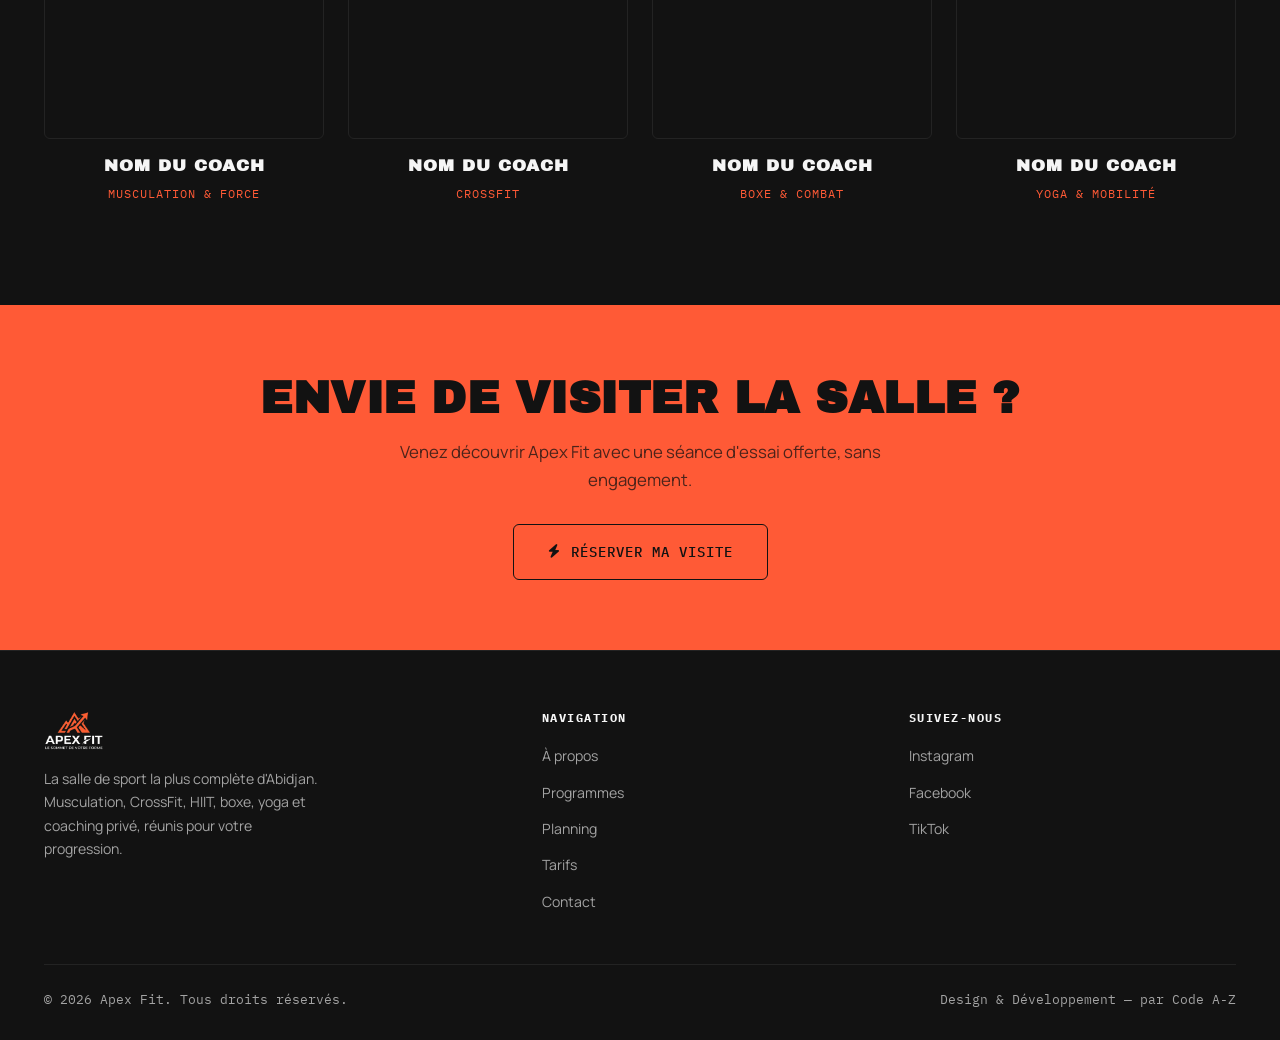
==== commit e29d7c8c: "footer" ====
--- a/a-propos.html
+++ b/a-propos.html
@@ -153,7 +153,7 @@
         </div>
         <div class="footer-bottom">
             <p>&copy; <span id="footerYear"></span> Apex Fit. Tous droits réservés.</p>
-            <p>Design &amp; développement — Agnissan Isaac Valen / IDS Tech</p>
+            <p>Design &amp; Développement — par <a href="https://www.agnissanisaac.com" target="_blank" rel="noopener">Code A-Z</a></p>
         </div>
     </div>
 </footer>
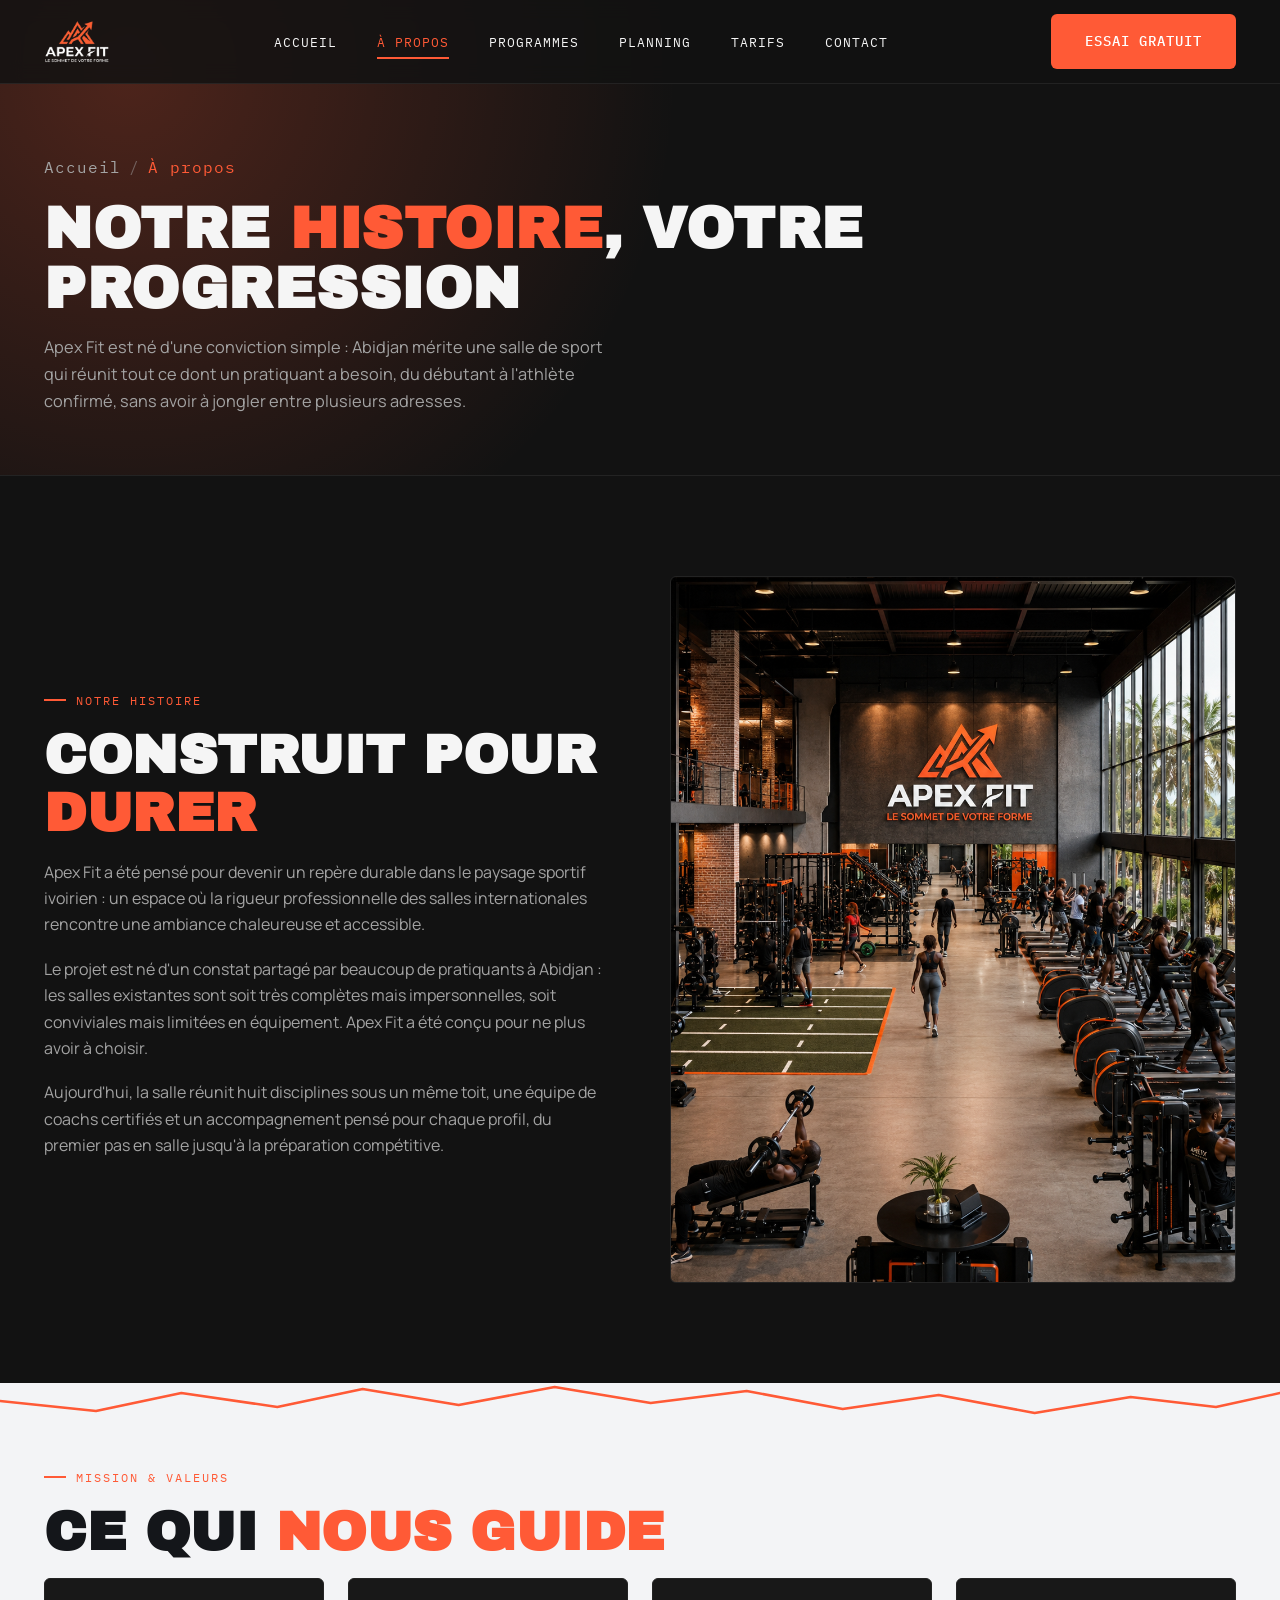
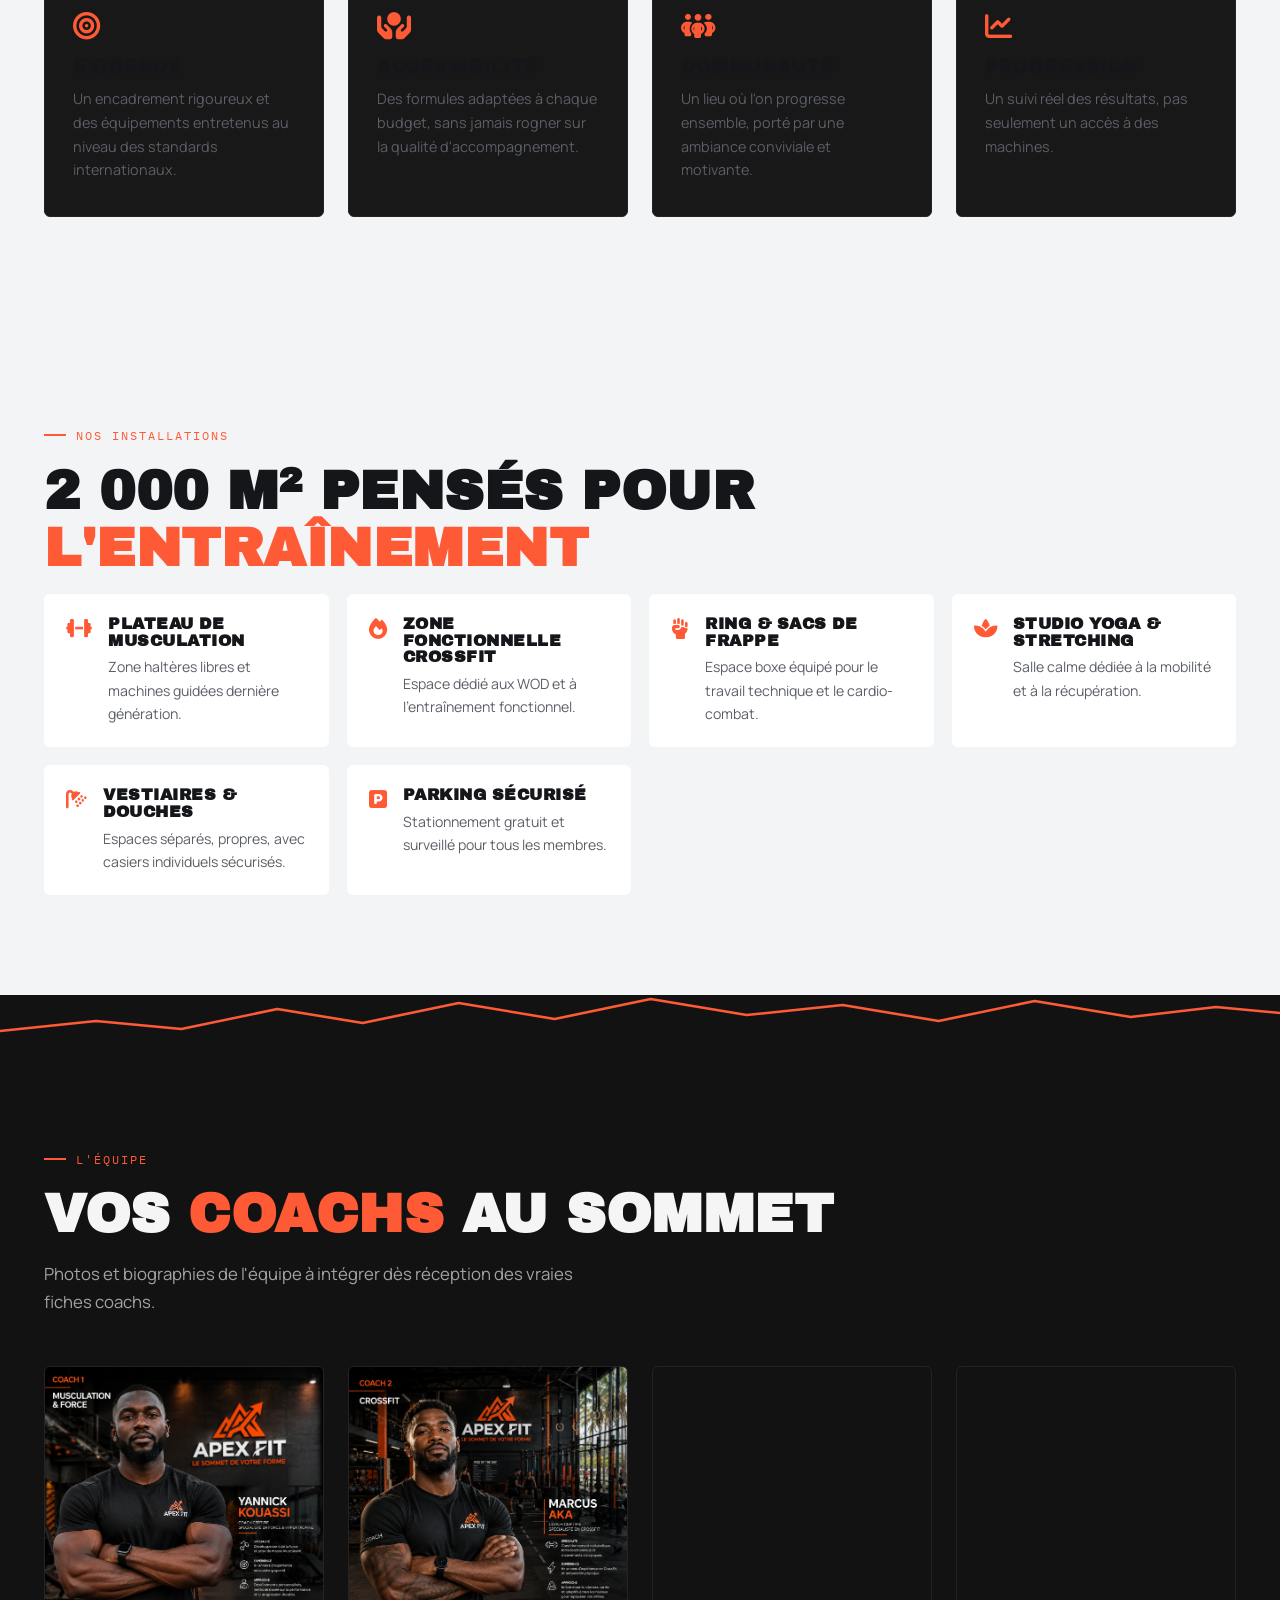
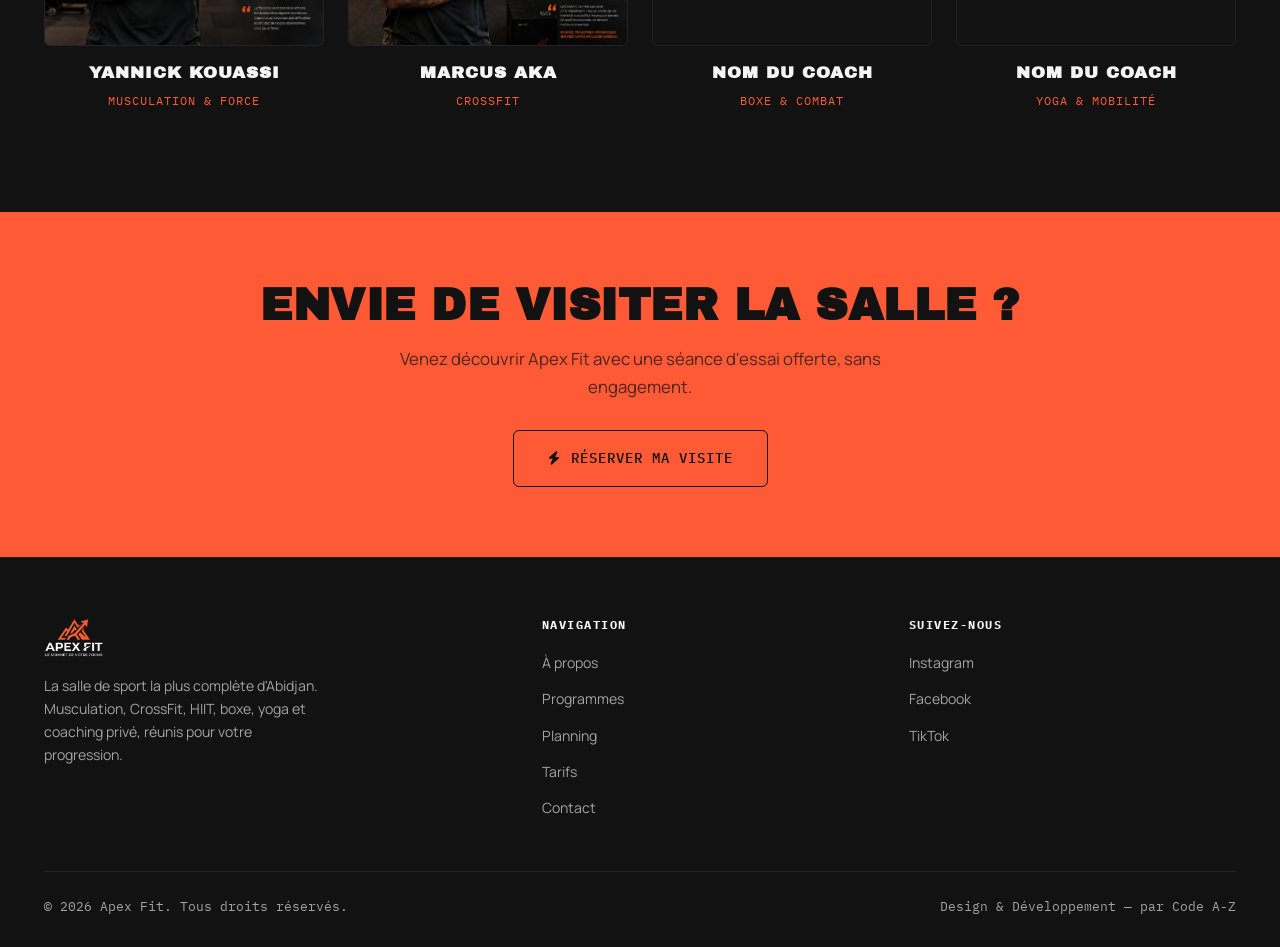
==== commit 4e9d2899: "img" ====
--- a/a-propos.html
+++ b/a-propos.html
@@ -53,11 +53,11 @@
         <div class="story-text reveal">
             <span class="eyebrow">Notre histoire</span>
             <h2 class="section-title">Construit pour <span>durer</span></h2>
-            <p>[Trame à personnaliser avec l'histoire réelle du fondateur] Apex Fit a été pensé pour devenir un repère durable dans le paysage sportif ivoirien : un espace où la rigueur professionnelle des salles internationales rencontre une ambiance chaleureuse et accessible.</p>
+            <p> Apex Fit a été pensé pour devenir un repère durable dans le paysage sportif ivoirien : un espace où la rigueur professionnelle des salles internationales rencontre une ambiance chaleureuse et accessible.</p>
             <p>Le projet est né d'un constat partagé par beaucoup de pratiquants à Abidjan : les salles existantes sont soit très complètes mais impersonnelles, soit conviviales mais limitées en équipement. Apex Fit a été conçu pour ne plus avoir à choisir.</p>
             <p>Aujourd'hui, la salle réunit huit disciplines sous un même toit, une équipe de coachs certifiés et un accompagnement pensé pour chaque profil, du premier pas en salle jusqu'à la préparation compétitive.</p>
         </div>
-        <div class="story-visual reveal" style="background-image:url('imgs/salle.jpg'); background-size:cover; background-position:center;"></div>
+        <div class="story-visual reveal" style="background-image:url('imgs/salle.png'); background-size:cover; background-position:center;"></div>
     </div>
 </section>
 
@@ -109,10 +109,10 @@
             <p class="section-sub">Photos et biographies de l'équipe à intégrer dès réception des vraies fiches coachs.</p>
         </div>
         <div class="coaches-grid">
-            <div class="coach-card reveal"><div class="coach-photo" style="background-image:url('imgs/coachs/coach1.jpg');"></div><h3>Nom du coach</h3><span class="role">Musculation & Force</span></div>
-            <div class="coach-card reveal"><div class="coach-photo" style="background-image:url('imgs/coachs/coach2.jpg');"></div><h3>Nom du coach</h3><span class="role">CrossFit</span></div>
-            <div class="coach-card reveal"><div class="coach-photo" style="background-image:url('imgs/coachs/coach3.jpg');"></div><h3>Nom du coach</h3><span class="role">Boxe & Combat</span></div>
-            <div class="coach-card reveal"><div class="coach-photo" style="background-image:url('imgs/coachs/coach4.jpg');"></div><h3>Nom du coach</h3><span class="role">Yoga & Mobilité</span></div>
+            <div class="coach-card reveal"><div class="coach-photo" style="background-image:url('imgs/coachs/coach1.png'); background-size:cover; background-position:center;"></div><h3>Yannick Kouassi</h3><span class="role">Musculation & Force</span></div>
+            <div class="coach-card reveal"><div class="coach-photo" style="background-image:url('imgs/coachs/coach2.png'); background-size:cover; background-position:center;"></div><h3>Marcus AKA</h3><span class="role">CrossFit</span></div>
+            <div class="coach-card reveal"><div class="coach-photo" style="background-image:url('imgs/coachs/coach3.png'); background-size:cover; background-position:center;"></div><h3>Nom du coach</h3><span class="role">Boxe & Combat</span></div>
+            <div class="coach-card reveal"><div class="coach-photo" style="background-image:url('imgs/coachs/coach4.png'); background-size:cover; background-position:center;"></div><h3>Nom du coach</h3><span class="role">Yoga & Mobilité</span></div>
         </div>
     </div>
 </section>
--- a/css/style.css
+++ b/css/style.css
@@ -372,12 +372,12 @@
 }
 .coach-card { text-align: center; }
 .coach-photo {
-    aspect-ratio: 3/4;
+    aspect-ratio: 4/4;
     border-radius: var(--radius);
     background: linear-gradient(155deg, var(--anchor-2), var(--anchor));
     border: 1px solid var(--anchor-3);
     display: flex; flex-direction: column; align-items: center; justify-content: center;
-    gap: 12px;
+    gap: 8px;
     margin-bottom: 18px;
 }
 .coach-photo i { font-size: 2.4rem; color: var(--action); opacity: .8; }
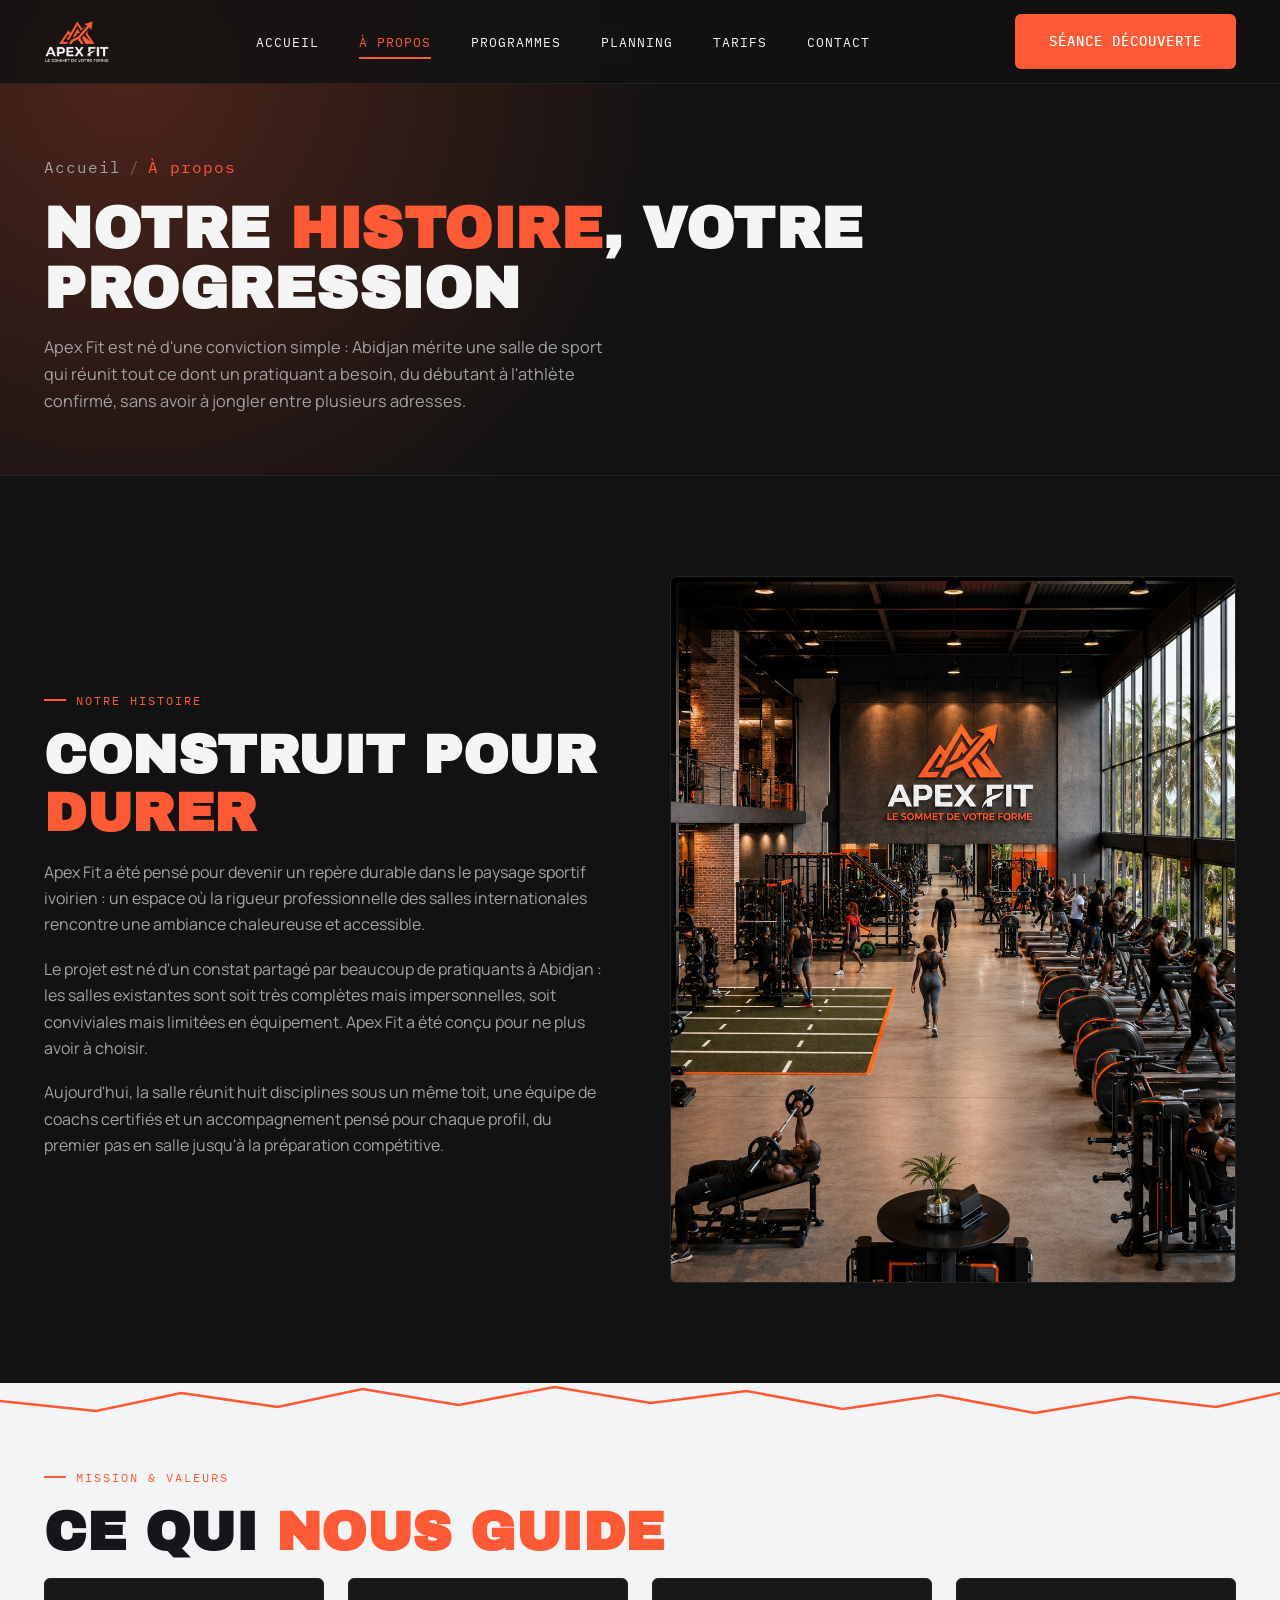
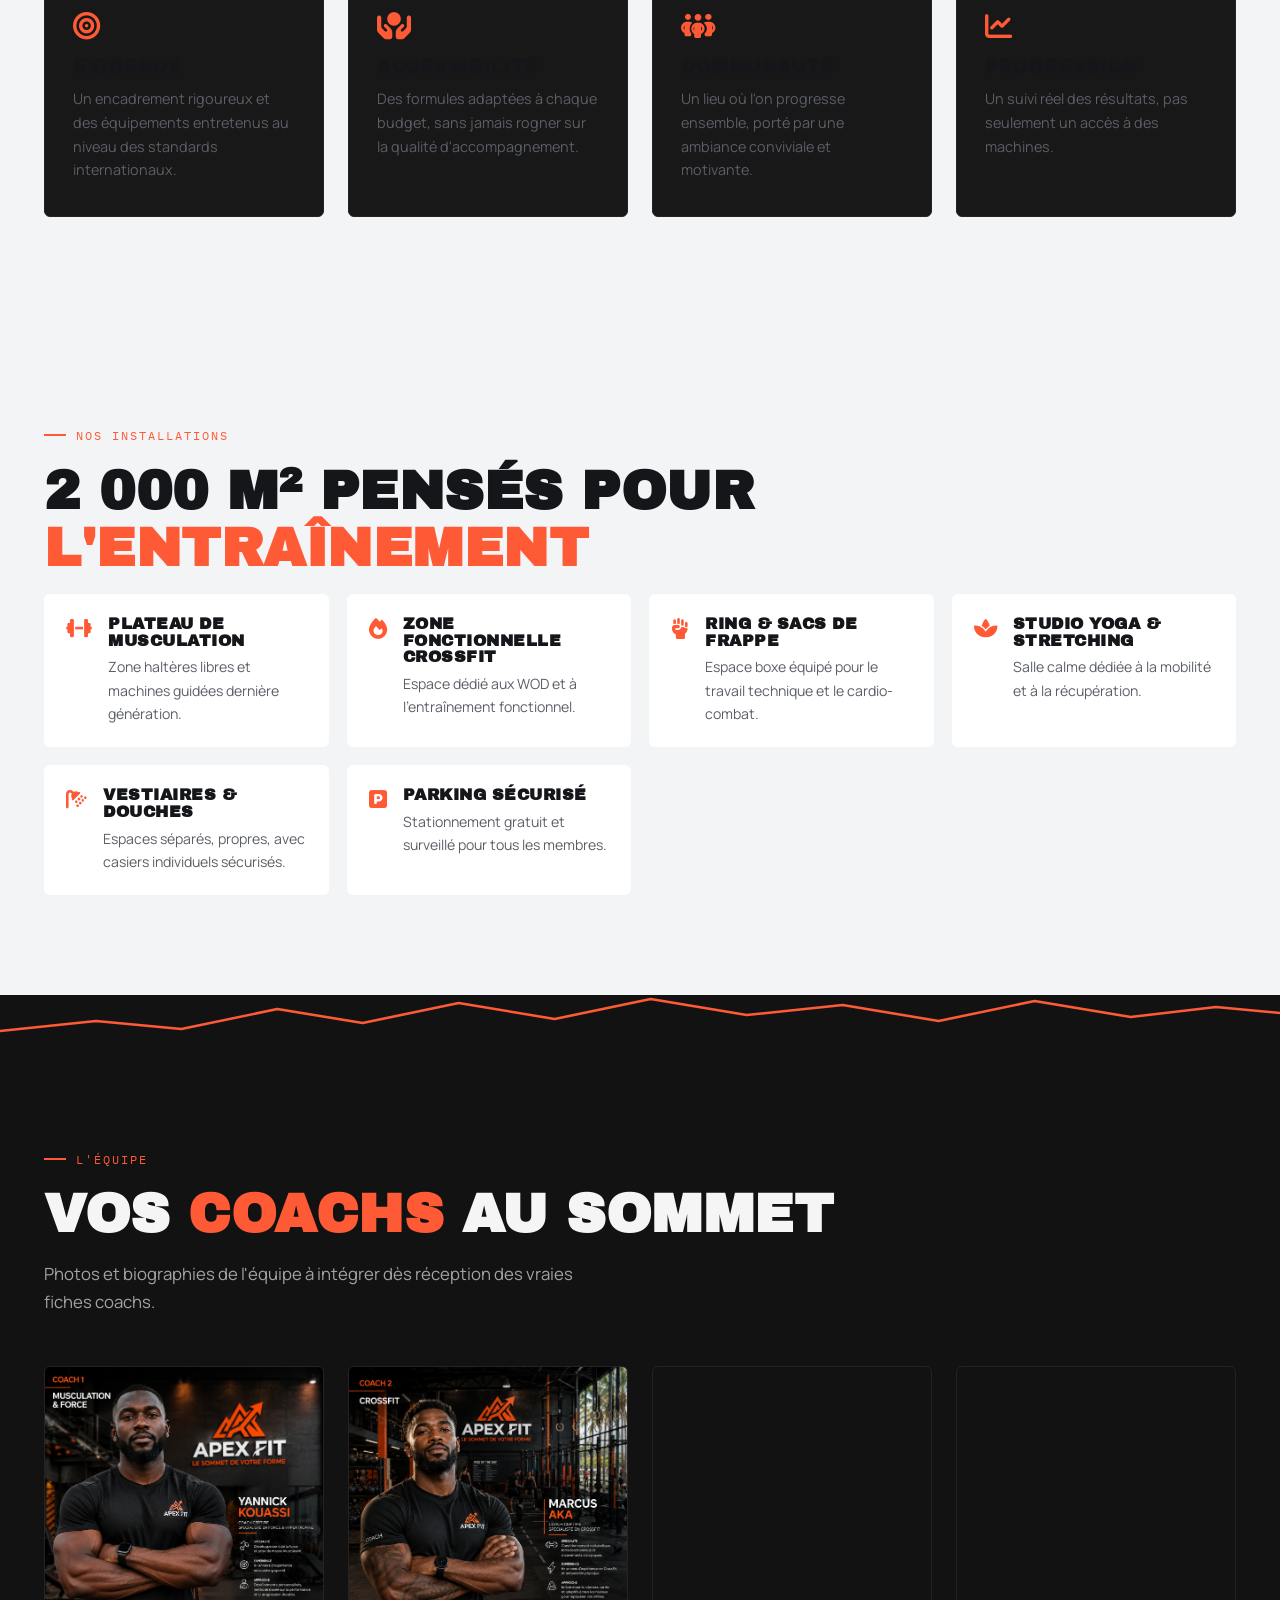
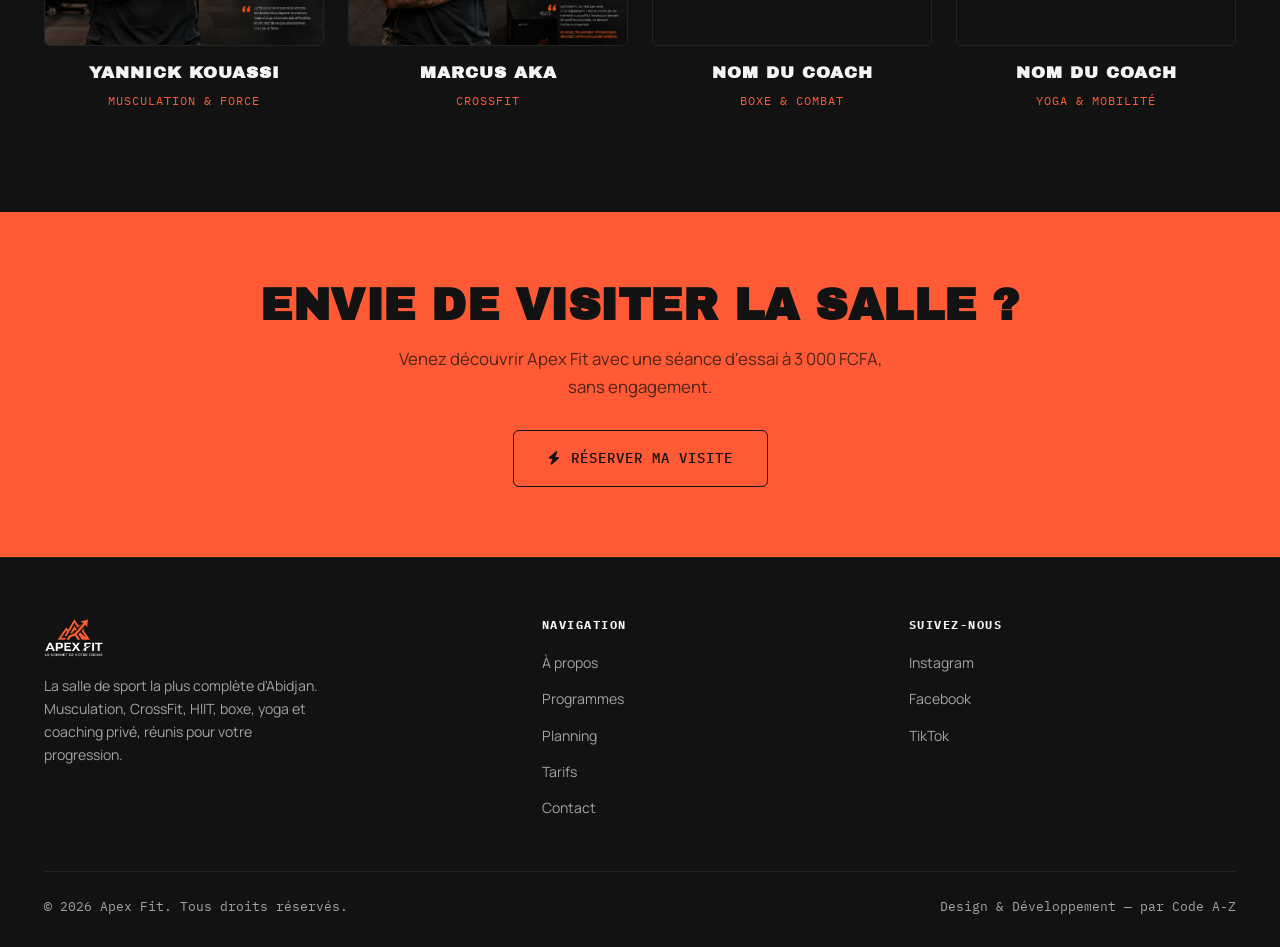
==== commit 29666477: "ok" ====
--- a/a-propos.html
+++ b/a-propos.html
@@ -32,7 +32,7 @@
             <li><a href="contact.html">Contact</a></li>
         </ul>
         <div class="header-actions">
-            <a href="contact.html" class="btn btn-primary">Essai Gratuit</a>
+            <a href="contact.html" class="btn btn-primary">Séance Découverte</a>
             <button class="menu-toggle" id="mobileMenu" aria-label="Ouvrir le menu" aria-expanded="false">
                 <i class="fas fa-bars"></i>
             </button>
@@ -120,7 +120,7 @@
 <section class="cta-band">
     <div class="container">
         <h2>Envie de visiter la salle ?</h2>
-        <p>Venez découvrir Apex Fit avec une séance d'essai offerte, sans engagement.</p>
+        <p>Venez découvrir Apex Fit avec une séance d'essai à 3 000 FCFA, sans engagement.</p>
         <a href="contact.html" class="btn btn-outline-dark"><i class="fas fa-bolt"></i> Réserver ma visite</a>
     </div>
 </section>
